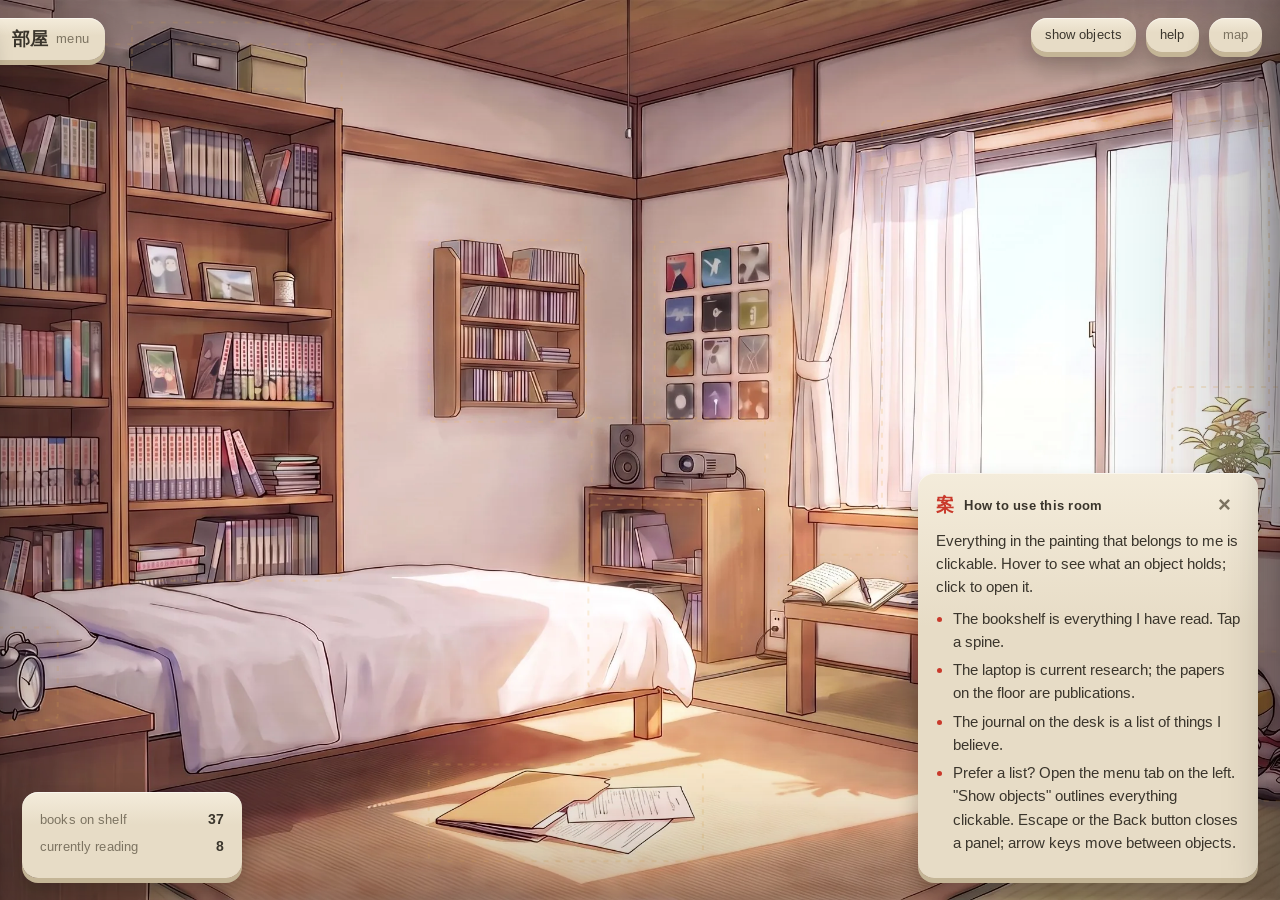
==== index.html @ a19cd451 "added music section + About content changes" ====
<!doctype html>
<html lang="en">
<head>
<meta charset="utf-8">
<meta name="viewport" content="width=device-width, initial-scale=1">
<title>Elvis Han</title>
<meta name="description" content="Elvis Han. Health data science, machine learning, a bookshelf, and a running list of things I believe.">
<link rel="preconnect" href="https://fonts.googleapis.com">
<link rel="preconnect" href="https://fonts.gstatic.com" crossorigin>
<link rel="stylesheet" href="style.css">
<link rel="stylesheet" href="room.css">
</head>
<body class="room-page fill">

<main class="stage room-stage">

  <!-- floating controls (replaces the old top banner) -->
  <div class="room-tools" aria-label="Room controls">
    <button class="room-tool" id="reveal-toggle" type="button" aria-pressed="false">show objects</button>
    <button class="room-tool" id="help-toggle" type="button">help</button>
    <a class="room-tool ghost" href="map.html" title="Site map (floorplan)">map</a>
  </div>

  <!-- directory tab + drawer -->
  <button class="dir-tab" id="dir-toggle" type="button" aria-expanded="false" aria-controls="dir">
    <span class="dir-tab-kanji">部屋</span>
    <span class="dir-tab-label">menu</span>
  </button>
  <nav class="directory room-dir" id="dir" hidden aria-label="Objects in the room">
    <div class="dir-head">
      <span class="dir-kanji">部屋</span>
      <span class="dir-title">Home room</span>
    </div>
    <ol class="dir-list" id="dir-list"></ol>
    <p class="dir-hint">Click an object in the room, or a line above.</p>
  </nav>

  <!-- the scene: painting + hotspot layer, same box, same aspect ratio -->
  <div class="scene-wrap">
    <div class="scene" id="scene">
      <div class="scene-inner" id="scene-inner">
        <picture>
          <source srcset="img/home.webp" type="image/webp">
          <img class="scene-img" src="img/home.jpg" decoding="async" fetchpriority="high" alt="An illustrated bedroom: a tall bookshelf, a bed, a CD rack and album covers, a projector, a low desk with a laptop and an open journal under a bright window, papers on the floor, a volleyball in the corner." width="2752" height="1536">
        </picture>
        <svg class="hotspots" viewBox="0 0 2000 1116" preserveAspectRatio="none" aria-hidden="false">
          <defs>
            <filter id="hs-glow" x="-10%" y="-10%" width="120%" height="120%">
              <feGaussianBlur stdDeviation="8" result="b"/>
              <feMerge><feMergeNode in="b"/><feMergeNode in="SourceGraphic"/></feMerge>
            </filter>
          </defs>
          <!-- Each hotspot: data-spot matches an entry in ROOM.spots (room.js). Shapes are in a 2000 x 1116 frame. -->
          <rect class="hs" data-spot="books"   x="150" y="55"  width="480" height="665" rx="6"/>
          <rect class="hs" data-spot="builds"  x="370" y="28"  width="220" height="82"  rx="6"/>
          <rect class="hs" data-spot="music"   x="738" y="298" width="195" height="225" rx="6"/>
          <rect class="hs" data-spot="music"   x="1018" y="300" width="155" height="222" rx="6"/>
          <rect class="hs" data-spot="movies"  x="940" y="518" width="215" height="100" rx="6"/>
          <rect class="hs" data-spot="writing" x="936" y="626" width="190" height="228" rx="6"/>
          <rect class="hs" data-spot="about"   x="1300" y="150" width="480" height="490" rx="6"/>
          <rect class="hs" data-spot="contact" x="1660" y="480" width="135" height="180" rx="6"/>
          <rect class="hs" data-spot="beliefs" x="1172" y="688" width="160" height="80"  rx="6"/>
          <rect class="hs" data-spot="research" x="1348" y="638" width="155" height="125" rx="6"/>
          <rect class="hs" data-spot="publications" x="738" y="948" width="340" height="120" rx="6"/>
          <rect class="hs" data-spot="outdoor" x="1658" y="808" width="175" height="185" rx="6"/>
          <rect class="hs" data-spot="now"     x="183" y="778" width="95"  height="115" rx="6"/>
        </svg>
        <div class="hs-label" id="hs-label" aria-hidden="true"></div>
      </div>
    </div>
  </div>

  <!-- help card (bottom-right), shown on first visit -->
  <aside class="help" id="help" hidden>
    <div class="help-head"><span class="help-kanji">案</span><b>How to use this room</b><button class="help-close" id="help-close" aria-label="Close help">×</button></div>
    <p>Everything in the painting that belongs to me is clickable. Hover to see what an object holds; click to open it.</p>
    <ul>
      <li>The bookshelf is everything I have read. Tap a spine.</li>
      <li>The laptop is current research; the papers on the floor are publications.</li>
      <li>The journal on the desk is a list of things I believe.</li>
      <li>Prefer a list? Open the menu tab on the left. "Show objects" outlines everything clickable. Escape or the Back button closes a panel; arrow keys move between objects.</li>
    </ul>
  </aside>

  <!-- status (bottom-left) -->
  <aside class="status" aria-label="Site notes">
    <div class="status-row"><span class="k">books on shelf</span><span class="v" id="status-books">0</span></div>
    <div class="status-row"><span class="k">currently reading</span><span class="v" id="status-reading">0</span></div>
  </aside>

  <!-- ============ shoji panel ============ -->
  <section class="panel" id="panel" aria-hidden="true" role="dialog" aria-modal="true" aria-labelledby="panel-title">
    <div class="panel-inner">
      <header class="panel-head">
        <div class="panel-kanji" id="panel-kanji"></div>
        <div>
          <h2 class="panel-title" id="panel-title"></h2>
          <p class="panel-sub" id="panel-sub"></p>
        </div>
        <button class="panel-close" id="panel-close" aria-label="Close panel">×</button>
      </header>
      <div class="panel-body" id="panel-body"></div>
      <footer class="panel-foot">
        <button class="pager" id="pager-prev">← prev</button>
        <button class="pager" id="pager-next">next →</button>
      </footer>
    </div>
  </section>
  <div class="scrim" id="scrim"></div>
</main>

<!-- mobile / no-js fallback: everything, stacked -->
<section class="stack" id="stack" aria-label="All sections"></section>

<footer class="colophon">
  <span>A room instead of a résumé. The <a href="map.html">floorplan</a> still exists if you prefer a map.</span>
  <span id="colophon-links"></span>
</footer>

<script src="content.js"></script>
<script src="books.js"></script>
<script src="posts.js"></script>
<script src="music.js"></script>
<script src="render.js"></script>
<script src="room.js"></script>
</body>
</html>
---- style.css ----
/* =========================================================
   style.css — shared palette, type, and the sliding panel.
   ========================================================= */

/* ---------------------------------------------------------
   FONTS. Everything about type is in this one block.
   To change the fonts: swap the @import line and the three
   --f-* variables for one of the alternatives below, save,
   commit. Nothing else needs editing.

   Which font shows up where, inside a panel:
     --f-display  the kanji and the big title ("時  Now"),
                  book titles, project titles, post titles
     --f-body     ordinary paragraphs and list items
     --f-mono     the subtitle under the title ("The clock."),
                  the small red section headings (READING RIGHT
                  NOW), dates, venues, tags, and link labels

   ALTERNATIVES — paste one set over the two marked lines.

   B. Sharper and more editorial
      @import url("https://fonts.googleapis.com/css2?family=Zen+Old+Mincho:wght@400;500;700&family=Newsreader:ital,opsz,wght@0,6..72,400;0,6..72,600;1,6..72,400&family=JetBrains+Mono:wght@400;500&display=swap");
      --f-display: "Zen Old Mincho", Georgia, serif;
      --f-body: "Newsreader", Georgia, serif;
      --f-mono: "JetBrains Mono", ui-monospace, Menlo, monospace;

   C. Warmer, headings look hand-written
      @import url("https://fonts.googleapis.com/css2?family=Klee+One:wght@400;600&family=Lora:ital,wght@0,400;0,600;1,400&family=IBM+Plex+Mono:wght@400;500&display=swap");
      --f-display: "Klee One", Georgia, serif;
      --f-body: "Lora", Georgia, serif;
      --f-mono: "IBM Plex Mono", ui-monospace, Menlo, monospace;

   D. Modern sans, no serifs anywhere
      @import url("https://fonts.googleapis.com/css2?family=Zen+Kaku+Gothic+New:wght@400;500;700&family=Public+Sans:ital,wght@0,400;0,600;1,400&family=IBM+Plex+Mono:wght@400;500&display=swap");
      --f-display: "Zen Kaku Gothic New", system-ui, sans-serif;
      --f-body: "Public Sans", system-ui, sans-serif;
      --f-mono: "IBM Plex Mono", ui-monospace, Menlo, monospace;

   E. Editorial labels (kills the terminal/HUD feel)
      keep any @import above, then set:
      --f-label: var(--f-body);
      --label-case: none;
      --label-track: .02em;

   Keep a Japanese-capable face in --f-display: the kanji labels
   (部屋, 本棚, 時) fall back to a system font without one.
   Body text size lives in `.panel-body` further down this file.
   --------------------------------------------------------- */

/* A. Current: literary, warm  ← the @import line */
@import url("https://fonts.googleapis.com/css2?family=Zen+Old+Mincho:wght@400;500;700&family=Newsreader:ital,opsz,wght@0,6..72,400;0,6..72,500;0,6..72,600;1,6..72,400;1,6..72,500&family=IBM+Plex+Mono:wght@400&display=swap");

:root {
  /* palette */
  --ground: #0f1628;
  --yard: #16223a;
  --ink: #22242b;
  --ink-soft: #5b5f6b;
  --paper: #f3eddf;
  --paper-2: #e9e1cf;
  --paper-line: #d6cbb3;
  --gold: #e8b35a;
  --seal: #c9392b;
  --indigo-2: #2f4470;
  --label: #b9c0d3;
  --label-dim: #7f889f;

  /* map materials */
  --wall: #6b7392;
  --wall-in: #3a4463;
  --roof: #0b1122;
  --floor: #1d2740;
  --tatami: #3b4a58;
  --tatami-line: #2d3a46;
  --wood: #7a5a3a;
  --wood-line: #5a4028;
  --stone-floor: #33394a;
  --concrete: #2a3143;
  --moss: #1f3328;
  --moss-2: #6f8f5e;
  --gravel: #2a3a3a;
  --gravel-dot: #4b5f5f;
  --stone: #8d93a3;
  --stone-edge: #5e6474;
  --water: #1e3a5c;
  --water-hi: #3f6f9c;
  --water-edge: #4d5f7a;
  --maple: #b7412f;
  --maple-2: #9a3628;
  --maple-3: #d2603f;
  --bark: #4a3223;

  /* type — the three lines the FONTS block above refers to */
  --f-display: "Zen Old Mincho", "Hiragino Mincho ProN", "Yu Mincho", Georgia, serif;
  --f-body: "Newsreader", Georgia, "Times New Roman", serif;
  --f-mono: "IBM Plex Mono", ui-monospace, SFMono-Regular, Menlo, monospace;

  /* LABEL VOICE — small type: buttons, section headings, dates, venues, tags.
     Monospace + uppercase + wide tracking is the "terminal HUD" look.
     Set these three to change that character everywhere at once.
     Terminal (current):  var(--f-mono) / uppercase / .1em
     Editorial:           var(--f-body)  / none     / .02em
     Quiet sans:          system-ui      / none     / .01em  */
     --f-label: var(--f-body);
     --label-case: none;
     --label-track: .02em;

  --panel-w: min(560px, 92vw);
  --ease: cubic-bezier(.2,.7,.2,1);
}

* { box-sizing: border-box; }
html, body { margin: 0; }
body {
  background: var(--ground);
  color: var(--label);
  font-family: var(--f-body);
  font-size: 16px;
  line-height: 1.55;
  -webkit-font-smoothing: antialiased;
  min-height: 100vh;
}
a { color: inherit; }
button { font: inherit; cursor: pointer; }
:focus-visible { outline: 2px solid var(--gold); outline-offset: 3px; }

/* ---------- top strip ---------- */
.strip {
  display: flex; justify-content: space-between; align-items: baseline; gap: 16px;
  padding: 14px 22px 10px;
  font-family: var(--f-label); font-size: 12px; letter-spacing: .04em;
  color: var(--label);
  border-bottom: 1px solid rgba(185,192,211,.15);
}
.strip-left, .strip-right { display: flex; align-items: baseline; gap: 10px; flex-wrap: wrap; }
.strip-name { font-family: var(--f-display); font-size: 20px; font-weight: 500; color: var(--paper); letter-spacing: .02em; }
.strip-kanji { font-family: var(--f-display); color: var(--gold); font-size: 14px; }
.strip-sep { color: var(--label-dim); }
.strip-now { color: var(--label-dim); max-width: 52ch; overflow: hidden; text-overflow: ellipsis; white-space: nowrap; }
.strip-time { font-variant-numeric: tabular-nums; }
.strip-open { color: var(--gold); text-transform: uppercase; letter-spacing: .12em; display: inline-flex; align-items: center; gap: 6px; }
.strip-open i { width: 7px; height: 7px; border-radius: 50%; background: var(--gold); box-shadow: 0 0 8px var(--gold); display: inline-block; }

/* ---------- stage ---------- */
.stage {
  position: relative;
  height: calc(100vh - 47px);
  min-height: 560px;
  overflow: hidden;
}
.map-wrap { position: absolute; top: 0; right: 0; bottom: 0; left: 290px; display: grid; place-items: center; padding: 8px; }
#map { width: 100%; height: 100%; max-height: 100%; }

/* ---------- map interactivity ---------- */
.room { cursor: pointer; }
.room .lit { transition: opacity .35s var(--ease); }
.room:hover .lit, .room:focus-visible .lit { opacity: .14; }
.room.active .lit { opacity: .26; }
.room.active .lbl-kanji { fill: var(--gold); }
.room-quiet { cursor: default; }
.room-quiet:hover .lit { opacity: .06; }
.room-garden:hover .hit, .room-garden.active .hit { fill: rgba(232,179,90,.06); }

.lbl-kanji {
  font-family: var(--f-display); font-size: 26px; font-weight: 500;
  fill: var(--paper); paint-order: stroke; stroke: var(--roof); stroke-width: 3px; stroke-linejoin: round;
  pointer-events: none;
}
.lbl-en {
  font-family: var(--f-mono); font-size: 11px; letter-spacing: .08em; text-transform: uppercase;
  fill: var(--label); paint-order: stroke; stroke: var(--roof); stroke-width: 3px; stroke-linejoin: round;
  pointer-events: none;
}
.koi path { animation: drift 9s ease-in-out infinite alternate; transform-origin: center; }
.koi path:last-child { animation-duration: 12s; animation-delay: -4s; }
@keyframes drift { from { transform: translate(0,0) } to { transform: translate(28px, -10px) } }
.maple circle { animation: sway 7s ease-in-out infinite alternate; transform-origin: 230px 700px; }
@keyframes sway { from { transform: rotate(-.6deg) } to { transform: rotate(.6deg) } }

/* ---------- directory ---------- */
.directory {
  position: absolute; left: 22px; top: 22px; z-index: 3;
  width: 250px;
  background: rgba(15,22,40,.82);
  border: 1px solid rgba(185,192,211,.22);
  backdrop-filter: blur(6px);
  padding: 14px 16px 12px;
}
.dir-head { display: flex; align-items: baseline; gap: 10px; margin-bottom: 8px; }
.dir-kanji { font-family: var(--f-display); color: var(--gold); font-size: 18px; }
.dir-title { font-family: var(--f-label); font-size: 11px; letter-spacing: var(--label-track); text-transform: var(--label-case); color: var(--label-dim); }
.dir-list { list-style: none; margin: 0; padding: 0; }
.dir-list li { border-top: 1px solid rgba(185,192,211,.12); }
.dir-list button {
  width: 100%; background: none; border: 0; color: var(--label);
  display: grid; grid-template-columns: 58px 1fr auto; align-items: baseline; gap: 8px;
  padding: 8px 0; text-align: left;
}
.dir-list button:hover, .dir-list button.active { color: var(--paper); }
.dir-list .k { font-family: var(--f-display); font-size: 15px; color: var(--paper); }
.dir-list .t { font-size: 15px; }
.dir-list .n { font-family: var(--f-label); font-size: 11px; color: var(--label-dim); letter-spacing: var(--label-track); }
.dir-list button.active .n { color: var(--gold); }
.dir-hint { font-family: var(--f-label); font-size: 11.5px; color: var(--label-dim); margin: 10px 0 0; letter-spacing: .03em; }

/* ---------- status ---------- */
.status {
  position: absolute; left: 22px; bottom: 22px; z-index: 3;
  font-family: var(--f-label); font-size: 11px; letter-spacing: .04em;
  background: rgba(15,22,40,.82); border: 1px solid rgba(185,192,211,.22);
  padding: 10px 14px; min-width: 200px; backdrop-filter: blur(6px);
}
.status-row { display: flex; justify-content: space-between; gap: 18px; padding: 3px 0; }
.status .k { color: var(--label-dim); text-transform: var(--label-case); letter-spacing: var(--label-track); font-size: 11px; }
.status .v { color: var(--paper); font-variant-numeric: tabular-nums; }

/* ---------- shoji panel ---------- */
.scrim {
  position: absolute; inset: 0; z-index: 4; background: rgba(8,12,24,.45);
  opacity: 0; pointer-events: none; transition: opacity .3s var(--ease);
}
.scrim.show { opacity: 1; pointer-events: auto; }
.panel {
  position: absolute; top: 0; right: 0; bottom: 0; z-index: 5;
  width: var(--panel-w);
  transform: translateX(104%);
  transition: transform .45s var(--ease);
  /* shoji frame */
  background:
    linear-gradient(90deg, var(--wood-line) 0 6px, transparent 6px),
    var(--paper);
  box-shadow: -20px 0 50px rgba(0,0,0,.45);
  color: var(--ink);
}
.panel.open { transform: translateX(0); }
.panel-inner {
  height: 100%; display: flex; flex-direction: column;
  padding: 0 0 0 6px;
  /* lattice of a shoji screen, faint */
  background-image:
    linear-gradient(var(--paper-line) 1px, transparent 1px),
    linear-gradient(90deg, var(--paper-line) 1px, transparent 1px);
  background-size: 100% 140px, 140px 100%;
  background-position: 0 72px, 40px 0;
}
.panel-head {
  display: grid; grid-template-columns: auto 1fr auto; gap: 16px; align-items: start;
  padding: 26px 26px 18px 30px;
  background: var(--paper);
  border-bottom: 1px solid var(--paper-line);
}
.panel-kanji {
  font-family: var(--f-display); font-size: 40px; line-height: 1; color: var(--seal); font-weight: 500;
  letter-spacing: .04em; padding-top: 2px;
}
.panel-title { font-family: var(--f-display); font-size: 26px; margin: 0 0 4px; font-weight: 500; color: var(--ink); text-wrap: balance; line-height: 1.2; }
.panel-sub { margin: 0; font-family: var(--f-label); font-size: 12px; color: var(--ink-soft); letter-spacing: .03em; }
.panel-close {
  background: none; border: 1px solid var(--paper-line); color: var(--ink-soft);
  width: 34px; height: 34px; border-radius: 50%; font-size: 20px; line-height: 1;
}
.panel-close:hover { border-color: var(--ink); color: var(--ink); }
.panel-body {
  flex: 1; overflow-y: auto; padding: 22px 30px 30px;
  background: rgba(243,237,223,.86);
  font-size: 16.5px; line-height: 1.6;
}
.panel-body p { margin: 0 0 14px; max-width: 62ch; }
.panel-body h3 {
  font-family: var(--f-label); font-size: 14px; letter-spacing: var(--label-track); text-transform: var(--label-case);
  font-style: italic; font-weight: 500; font-synthesis: none;
  color: var(--seal); margin: 26px 0 10px;
}
.panel-body ul { margin: 0 0 14px; padding-left: 20px; }
.panel-body li { margin: 4px 0; }

.entry { padding: 14px 0; border-top: 1px solid var(--paper-line); }
.entry:first-child { border-top: 0; padding-top: 0; }
.entry h4 { font-family: var(--f-display); font-weight: 500; font-size: 18px; margin: 0 0 2px; color: var(--ink); line-height: 1.3; }
.entry .meta { font-family: var(--f-label); font-size: 11.5px; color: var(--ink-soft); margin: 0 0 8px; letter-spacing: .02em; }
.entry p { margin: 0 0 8px; }
.entry a.more { font-family: var(--f-label); font-size: 12px; color: var(--seal); text-decoration: none; border-bottom: 1px solid currentColor; }
.tags { display: flex; flex-wrap: wrap; gap: 6px; margin-top: 8px; }
.tags span {
  font-family: var(--f-label); font-size: 11px; letter-spacing: .04em;
  border: 1px solid var(--paper-line); padding: 3px 8px; color: var(--ink-soft); background: var(--paper);
}

.pub { padding: 12px 0; border-top: 1px solid var(--paper-line); }
.pub:first-of-type { border-top: 0; }
.pub h4 { font-family: var(--f-display); font-weight: 500; font-size: 17px; margin: 0 0 6px; color: var(--ink); line-height: 1.3; }
.pub-meta { display: flex; flex-wrap: wrap; align-items: center; gap: 8px 12px; margin-bottom: 6px; }
.pub .venue { font-family: var(--f-label); font-size: 11.5px; color: var(--ink-soft); }
.pub-status {
  display: inline-block; white-space: nowrap;
  font-family: var(--f-label); font-size: 11.5px; font-weight: 500; letter-spacing: .01em;
  padding: 5px 11px 7px; border-radius: 10px; border: 0;
}
.pub-legend {
  display: flex; flex-wrap: wrap; align-items: center; gap: 10px;
  margin: 0 0 20px; padding: 0; list-style: none;
}
.pub-status.accepted {
  color: #2a4a2a;
  background: linear-gradient(180deg, #e8f4e8 0%, #d4e8d4 100%);
  box-shadow: inset 0 1px 0 rgba(255,255,255,.6), 0 2px 0 #9cb89c;
}
.pub-status.review {
  color: #5a4020;
  background: linear-gradient(180deg, #f4ecd8 0%, #e8dcc4 100%);
  box-shadow: inset 0 1px 0 rgba(255,255,255,.6), 0 2px 0 #c4a878;
}
.pub-status.progress {
  color: #2a3a4a;
  background: linear-gradient(180deg, #e8eef4 0%, #d4dce8 100%);
  box-shadow: inset 0 1px 0 rgba(255,255,255,.6), 0 2px 0 #9cabbc;
}
.pub p { margin: 4px 0 0; font-size: 15px; max-width: 62ch; }
.pub a.more { font-family: var(--f-label); font-size: 11.5px; color: var(--seal); text-decoration: none; }

.beliefs { list-style: none; margin: 0; padding: 0; counter-reset: b; }
.beliefs li {
  counter-increment: b; position: relative; padding: 12px 0 12px 46px; border-top: 1px solid var(--paper-line);
  max-width: 62ch;
}
.beliefs li:first-child { border-top: 0; }
.beliefs li::before {
  content: counter(b, decimal-leading-zero);
  position: absolute; left: 0; top: 14px;
  font-family: var(--f-label); font-size: 11.5px; color: var(--seal); letter-spacing: .06em;
}
.intro { font-style: italic; color: var(--ink-soft); }

.links { list-style: none; padding: 0; margin: 0 0 14px; display: grid; gap: 6px; }
.links a { font-family: var(--f-label); font-size: 13.5px; color: var(--ink); text-decoration: none; display: inline-flex; gap: 10px; }
.links a .k { color: var(--seal); width: 70px; }
.links a:hover { text-decoration: underline; }

.panel-foot {
  display: flex; justify-content: space-between; padding: 12px 26px 16px 30px;
  border-top: 1px solid var(--paper-line); background: var(--paper);
}
.pager { background: none; border: 0; font-family: var(--f-label); font-size: 12px; color: var(--ink-soft); letter-spacing: .04em; padding: 4px 0; }
.pager:hover { color: var(--seal); }

/* seal stamp in panel corner */
.panel-head::after {
  content: "印"; /* placeholder hanko; swap in the character for your own name */
  position: absolute; right: 30px; bottom: -14px;
  font-family: var(--f-display); font-size: 16px; color: var(--seal);
  border: 1.5px solid var(--seal); width: 28px; height: 28px; display: grid; place-items: center;
  background: var(--paper); transform: rotate(-6deg); opacity: .9;
}
.panel-head { position: relative; }

/* ---------- stacked fallback (mobile) ---------- */
.stack { display: none; }
.colophon {
  display: flex; justify-content: space-between; gap: 16px; flex-wrap: wrap;
  padding: 14px 22px 22px; font-family: var(--f-label); font-size: 11.5px; color: var(--label-dim); letter-spacing: .03em;
  border-top: 1px solid rgba(185,192,211,.15);
}
.colophon a { color: var(--label); text-decoration: none; margin-left: 12px; }
.colophon a:hover { color: var(--gold); }

@media (max-width: 820px) {
  .stage { height: auto; min-height: 0; overflow: visible; }
  .map-wrap { position: relative; inset: auto; left: auto; padding: 8px 8px 0; }
  .directory, .status { position: static; width: auto; margin: 12px 14px 0; backdrop-filter: none; }
  .status { display: none; }
  .panel { position: fixed; --panel-w: 100vw; }
  .scrim { position: fixed; }
  .strip-now { display: none; }
  .dir-hint { display: none; }
  .stack { display: block; padding: 8px 18px 20px; color: var(--paper); }
  .stack section { padding: 20px 0; border-top: 1px solid rgba(185,192,211,.15); }
  .stack h2 { font-family: var(--f-display); font-weight: 500; font-size: 22px; margin: 0 0 8px; }
  .stack h2 span { color: var(--gold); margin-right: 10px; }
  .stack .panel-body { background: none; padding: 0; color: var(--label); overflow: visible; }
  .stack .panel-body h3 { color: var(--gold); }
  .stack .entry h4, .stack .pub h4 { color: var(--paper); }
  .stack .entry, .stack .pub, .stack .beliefs li { border-color: rgba(185,192,211,.15); }
  .stack .entry .meta, .stack .pub .venue, .stack .intro, .stack .tags span { color: var(--label-dim); }
  .stack .tags span { border-color: rgba(185,192,211,.25); background: none; }
  .stack .links a { color: var(--paper); }
  .stack .links a .k { color: var(--gold); }
  .stack .beliefs li::before { color: var(--gold); }
}

@media (prefers-reduced-motion: reduce) {
  .panel, .scrim, .room .lit { transition: none; }
  .koi path, .maple circle { animation: none; }
}
---- room.css ----
/* =========================================================
   room.css — the painted home room. Loads after style.css.
   Chrome panels (directory, help, status, tools) share the
   --chrome-* variables below. Change those six lines only.
   ========================================================= */
@import url("https://fonts.googleapis.com/css2?family=Arimo:ital,wght@0,400;0,500;0,600;1,400&display=swap");

.room-page {
  --ground: #1a1712;
  --yard: #221d16;
  background: var(--ground);
  min-height: 100vh;

  /* ---- floating chrome: one keycap language for every panel ---- */
  --chrome-bg: #e7dcc6;
  --chrome-bg-lit: #f4ecdb;
  --chrome-ink: #3a352c;
  --chrome-ink-dim: #7c7361;
  --chrome-radius: 16px;
  --chrome-lip: 5px;
  --f-chrome: "Arimo", system-ui, sans-serif;
  --chrome-shadow:
    inset 0 1px 0 rgba(255,255,255,.55),
    0 var(--chrome-lip) 0 #c4b596,
    0 calc(var(--chrome-lip) + 8px) 22px rgba(18,14,8,.28);
  --chrome-shadow-pressed:
    inset 0 2px 4px rgba(58,53,44,.14),
    0 1px 0 #c4b596,
    0 3px 10px rgba(18,14,8,.18);

  /* ---- hotspot look ---- */
  --hs-color: 232,179,90;
  --hs-fill: .12;
  --hs-rest: .22;
  --hs-width: 2px;
}

html:has(.room-page.fill) { overflow: hidden; height: 100%; }
.room-page.fill { overflow: hidden; height: 100dvh; }
.room-page.fill .stage { height: 100%; min-height: 0; }
.room-page:not(.fill) .stage { height: 100vh; min-height: 560px; }

/* ---------------------------------------------------------
   FILL MODE. <body class="room-page fill"> makes the painting
   cover the whole window with the panels floating over it.
   Delete the word "fill" in index.html to get the framed look
   back (the painting sits in a box on a dark wall).
   --------------------------------------------------------- */
.fill { height: 100dvh; overflow: hidden; }
.fill .room-stage { height: 100%; overflow: hidden; background: var(--ground); }
.fill .scene-wrap { position: absolute; inset: 0; padding: 0; overflow: hidden; display: block; }
.fill .scene {
  position: absolute; inset: 0; left: 0; top: 0;
  width: 100%; height: 100%; max-height: none;
  transform: none; border-radius: 0; box-shadow: none; aspect-ratio: unset;
}
.fill .scene-img { object-fit: cover; object-position: center; }
/* a soft inner shadow so the floating panels stay readable over the painting */
.fill .scene-wrap::after { content: ""; position: absolute; inset: 0; pointer-events: none; box-shadow: inset 0 0 180px rgba(12,9,6,.5); }
.fill .colophon, .fill .stack { display: none; }

/* ---------- shared keycap chrome (directory, help, status) ---------- */
.room-page .room-dir,
.room-page .help,
.room-page .status {
  font-family: var(--f-chrome);
  color: var(--chrome-ink);
  background: linear-gradient(180deg, var(--chrome-bg-lit) 0%, var(--chrome-bg) 38%, var(--chrome-bg) 100%);
  border: 0;
  border-radius: var(--chrome-radius);
  box-shadow: var(--chrome-shadow);
  backdrop-filter: none;
}

/* ---------- floating controls (top-right keycaps) ---------- */
.room-tools {
  position: absolute; top: 18px; right: 18px; z-index: 6;
  display: flex; align-items: center; gap: 10px; flex-wrap: wrap; justify-content: flex-end;
}
.room-tool {
  font-family: var(--f-chrome);
  font-size: 13px; font-weight: 500; letter-spacing: .01em;
  color: var(--chrome-ink);
  background: linear-gradient(180deg, var(--chrome-bg-lit) 0%, var(--chrome-bg) 42%, var(--chrome-bg) 100%);
  border: 0; border-radius: var(--chrome-radius);
  box-shadow: var(--chrome-shadow);
  padding: 9px 14px; cursor: pointer; line-height: 1.2;
  text-decoration: none;
  transition: transform .12s var(--ease), box-shadow .12s var(--ease), background .15s;
}
.room-tool:hover { background: linear-gradient(180deg, #faf6ee 0%, var(--chrome-bg-lit) 50%, var(--chrome-bg) 100%); }
.room-tool:active,
.room-tool[aria-pressed="true"] {
  transform: translateY(var(--chrome-lip));
  box-shadow: var(--chrome-shadow-pressed);
  background: var(--chrome-bg);
}
.room-tool.ghost { color: var(--chrome-ink-dim); }
.room-tool.ghost:hover { color: var(--chrome-ink); }

/* ---------- directory tab (keycap tab) ---------- */
.dir-tab {
  position: absolute; left: 0; top: 18px; z-index: 6;
  display: flex; flex-direction: row; align-items: center; gap: 8px;
  font-family: var(--f-chrome);
  color: var(--chrome-ink);
  background: linear-gradient(180deg, var(--chrome-bg-lit) 0%, var(--chrome-bg) 42%, var(--chrome-bg) 100%);
  border: 0; border-left: 0;
  padding: 10px 16px 10px 12px; cursor: pointer; line-height: 1.2;
  border-radius: 0 var(--chrome-radius) var(--chrome-radius) 0;
  box-shadow: var(--chrome-shadow);
  transition: transform .12s var(--ease), box-shadow .12s var(--ease), background .15s;
}
.dir-tab:hover { background: linear-gradient(180deg, #faf6ee 0%, var(--chrome-bg-lit) 50%, var(--chrome-bg) 100%); }
.dir-tab:active,
.dir-tab[aria-expanded="true"] {
  transform: translateY(var(--chrome-lip));
  box-shadow: var(--chrome-shadow-pressed);
  background: var(--chrome-bg);
}
.dir-tab-kanji { font-family: var(--f-chrome); font-size: 18px; font-weight: 600; }
.dir-tab-label {
  font-size: 13px; font-weight: 500; letter-spacing: .02em;
  color: var(--chrome-ink-dim);
}
.dir-open .dir-tab { opacity: 0; pointer-events: none; }

.room-dir {
  left: 18px; top: 18px; bottom: 18px; z-index: 7; width: min(300px, 88vw);
  padding: 18px 16px calc(16px + var(--chrome-lip));
  transform: translateX(calc(-100% - 28px));
  transition: transform .35s var(--ease);
  overflow-y: auto;
  border-radius: var(--chrome-radius);
}
.room-dir:not([hidden]) { display: block; transform: translateX(0); }
.room-dir[hidden] { display: block; transform: translateX(calc(-100% - 28px)); pointer-events: none; }

.room-page .dir-head { margin-bottom: 12px; }
.room-page .dir-kanji { font-family: var(--f-chrome); color: var(--chrome-ink); font-size: 20px; font-weight: 600; }
.room-page .dir-title {
  font-family: var(--f-chrome); font-size: 13px; font-weight: 500;
  letter-spacing: .02em; text-transform: none; color: var(--chrome-ink-dim);
}
.room-page .dir-list li { border: 0; }
.room-page .dir-list button {
  width: 100%; background: none; border: 0;
  color: var(--chrome-ink);
  display: flex; align-items: center; gap: 10px;
  padding: 10px 12px; min-height: 44px; text-align: left;
  border-radius: calc(var(--chrome-radius) - 4px);
  transition: background .15s, transform .12s, box-shadow .12s;
}
.room-page .dir-list button::before {
  content: "";
  flex: 0 0 6px; width: 6px; height: 6px; border-radius: 50%;
  background: var(--chrome-ink-dim);
  transition: background .15s, transform .15s;
}
.room-page .dir-list button:hover,
.room-page .dir-list button.active {
  color: var(--chrome-ink);
  background: linear-gradient(180deg, var(--chrome-bg-lit) 0%, #faf6ee 100%);
  box-shadow: inset 0 1px 0 rgba(255,255,255,.45), 0 2px 0 #d5c8a8;
  transform: translateY(-1px);
}
.room-page .dir-list button:hover::before,
.room-page .dir-list button.active::before {
  background: var(--seal);
  transform: scale(1.15);
}
.room-page .dir-list .k { font-family: var(--f-chrome); font-size: 16px; font-weight: 600; color: var(--chrome-ink); min-width: 2.2em; }
.room-page .dir-list .t { font-size: 15px; font-weight: 400; flex: 1; }
.room-page .dir-list .n { display: none; }
.room-page .dir-hint {
  font-family: var(--f-chrome); font-size: 13px; line-height: 1.45;
  color: var(--chrome-ink-dim); margin: 14px 0 0; letter-spacing: 0;
}

/* ---------- scene: full bleed in fill mode ---------- */
.scene-wrap { position: absolute; inset: 0; display: grid; place-items: center; padding: 10px 12px; }
.room-stage { background: radial-gradient(120% 90% at 50% 40%, #2a2419 0%, var(--ground) 70%); }
.scene { position: relative; overflow: hidden;
  width: min(100%, calc((100vh - 90px) * (2752 / 1536)));
  aspect-ratio: 2752 / 1536;
  max-height: 100%;
  overflow: hidden;
  border-radius: 4px;
  box-shadow: 0 30px 80px rgba(0,0,0,.55), 0 0 0 1px rgba(232,179,90,.12);
}
.scene-inner { position: absolute; inset: 0; transform-origin: 0 0; transition: transform .7s cubic-bezier(.2,.7,.2,1); will-change: transform; }
.scene-inner.no-transition { transition: none; }
.scene-img { position: absolute; inset: 0; width: 100%; height: 100%; display: block; object-fit: fill; }
.hotspots { position: absolute; inset: 0; width: 100%; height: 100%; }

.hs {
  fill: rgba(var(--hs-color), 0); stroke: rgba(var(--hs-color), var(--hs-rest)); stroke-width: var(--hs-width);
  cursor: pointer; stroke-dasharray: 5 7;
  transition: fill .25s, stroke .25s;
  vector-effect: non-scaling-stroke;
}
.hs:hover, .hs:focus-visible, .hs.active { fill: rgba(var(--hs-color), var(--hs-fill)); stroke: rgba(var(--hs-color), .95); stroke-dasharray: none; filter: url(#hs-glow); outline: none; }
/* while pointing at the painting, only the object under the cursor is outlined */
.scene:hover .hs:not(:hover):not(.active) { stroke: rgba(var(--hs-color), 0); }
/* "show objects" makes every hotspot visible: the touch and keyboard path, since hover does not exist there */
.reveal .hs, .reveal .scene:hover .hs { stroke: rgba(var(--hs-color), .85); stroke-dasharray: none; }
.reveal .hs { fill: rgba(var(--hs-color), .06); }

.hs-label {
  position: absolute; transform: translate(-50%, calc(-100% - 8px)); pointer-events: none;
  font-family: var(--f-chrome); font-size: 13px; font-weight: 500; letter-spacing: .01em;
  color: var(--chrome-ink);
  background: linear-gradient(180deg, var(--chrome-bg-lit) 0%, var(--chrome-bg) 100%);
  border: 0; border-radius: calc(var(--chrome-radius) - 2px);
  box-shadow: var(--chrome-shadow);
  padding: 7px 12px; white-space: nowrap; opacity: 0; transition: opacity .15s;
}
.hs-label b { font-family: var(--f-chrome); font-weight: 600; color: var(--seal); margin-right: 8px; font-size: 14px; letter-spacing: .02em; }
.hs-label.show { opacity: 1; }

/* ---------- help card ---------- */
.help {
  position: absolute; right: 22px; bottom: 22px; z-index: 4; width: min(340px, calc(100vw - 44px));
  padding: 16px 18px calc(14px + var(--chrome-lip));
  font-family: var(--f-chrome); font-size: 15px; line-height: 1.55; color: var(--chrome-ink);
}
.help[hidden] { display: none; }
.help-head {
  display: flex; align-items: center; gap: 10px; margin-bottom: 8px;
  font-family: var(--f-chrome); font-size: 13px; font-weight: 600;
  letter-spacing: .02em; text-transform: none; color: var(--chrome-ink);
}
.help-kanji { font-family: var(--f-chrome); color: var(--seal); font-size: 18px; font-weight: 600; }
.help-close {
  margin-left: auto; background: none; border: 0;
  color: var(--chrome-ink-dim); font-size: 22px; line-height: 1;
  cursor: pointer; width: 32px; height: 32px; border-radius: 8px;
}
.help-close:hover { color: var(--chrome-ink); background: rgba(58,53,44,.08); }
.help p { margin: 0 0 8px; }
.help ul { margin: 0; padding-left: 1.1em; }
.help li { margin: 5px 0; }
.help li::marker { color: var(--seal); }

/* ---------- status box ---------- */
.room-page .status {
  left: 22px; bottom: 22px;
  padding: 14px 18px calc(12px + var(--chrome-lip));
  min-width: 220px; font-size: 13px; letter-spacing: .01em;
}
.room-page .status .k {
  color: var(--chrome-ink-dim); text-transform: none; letter-spacing: .01em; font-size: 13px;
}
.room-page .status .v { color: var(--chrome-ink); font-weight: 600; font-size: 14px; }

.scrim { background: rgba(12,10,6,.35); }

/* ---------- panel body: Arimo + bubbly tag keycaps ---------- */
.room-page .panel-body {
  font-family: var(--f-chrome);
}
.room-page .panel-body p,
.room-page .panel-body li,
.room-page .panel-body h3,
.room-page .panel-body .intro,
.room-page .entry .meta,
.room-page .entry p,
.room-page .entry a.more,
.room-page .pub .venue,
.room-page .pub p,
.room-page .pub a.more,
.room-page .beliefs li,
.room-page .links a,
.room-page .panel-sub,
.room-page .panel-foot .pager,
.room-page .book-card .meta,
.room-page .book-card .reads,
.room-page .book-card .review,
.room-page .post .when,
.room-page .post p,
.room-page .legend,
.room-page .spines .empty,
.room-page .album-artist,
.room-page .album-note {
  font-family: var(--f-chrome);
}

.room-page .tags { gap: 8px; margin-top: 10px; }
.room-page .tags span {
  font-family: var(--f-chrome);
  font-size: 12px;
  font-weight: 500;
  letter-spacing: .01em;
  color: var(--chrome-ink);
  background: linear-gradient(180deg, var(--chrome-bg-lit) 0%, var(--chrome-bg) 42%, var(--chrome-bg) 100%);
  border: 0;
  border-radius: calc(var(--chrome-radius) - 4px);
  padding: 6px 13px 8px;
  box-shadow:
    inset 0 1px 0 rgba(255,255,255,.55),
    0 2px 0 #c4b596,
    0 4px 10px rgba(18,14,8,.14);
}

/* ---------- publication status bubbles ---------- */
.room-page .pub-status {
  font-family: var(--f-chrome);
  font-size: 12px;
  font-weight: 500;
  letter-spacing: .01em;
  padding: 6px 13px 8px;
  border-radius: calc(var(--chrome-radius) - 4px);
  border: 0;
}
.room-page .pub-status.accepted {
  color: #2a4a2a;
  background: linear-gradient(180deg, #e8f4e8 0%, #d4e8d4 42%, #d4e8d4 100%);
  box-shadow: inset 0 1px 0 rgba(255,255,255,.6), 0 2px 0 #9cb89c, 0 4px 10px rgba(18,14,8,.12);
}
.room-page .pub-status.review {
  color: #5a4020;
  background: linear-gradient(180deg, #f4ecd8 0%, #e8dcc4 42%, #e8dcc4 100%);
  box-shadow: inset 0 1px 0 rgba(255,255,255,.6), 0 2px 0 #c4a878, 0 4px 10px rgba(18,14,8,.12);
}
.room-page .pub-status.progress {
  color: #2a3a4a;
  background: linear-gradient(180deg, #e8eef4 0%, #d4dce8 42%, #d4dce8 100%);
  box-shadow: inset 0 1px 0 rgba(255,255,255,.6), 0 2px 0 #9cabbc, 0 4px 10px rgba(18,14,8,.12);
}
.room-page .pub-legend { margin-bottom: 22px; }
.room-page .pub-meta { margin-bottom: 8px; }

/* ---------- bookshelf view ---------- */
.shelf { margin: 8px 0 18px; }
.shelf h3 .count { color: var(--ink-soft); letter-spacing: 0; font-weight: 400; }
.spines {
  display: flex; align-items: flex-end; gap: 3px; flex-wrap: wrap;
  padding: 10px 10px 0; min-height: 60px;
  background: linear-gradient(transparent 0, transparent calc(100% - 10px), var(--wood) calc(100% - 10px), var(--wood-line) 100%);
  border-bottom: 3px solid var(--wood-line);
}
.spine {
  position: relative; width: var(--w, 30px); min-width: 30px; height: 152px; border: 0; padding: 0; margin: 0;
  background: hsl(var(--h) 34% 42%);
  background-image: linear-gradient(90deg, rgba(255,255,255,.18), rgba(0,0,0,.12) 60%, rgba(0,0,0,.28));
  border-radius: 2px 2px 0 0; box-shadow: inset 0 0 0 1px rgba(0,0,0,.25);
  transition: transform .18s, box-shadow .18s;
  writing-mode: vertical-rl;
}
.spines .spine:nth-child(3n) { height: 140px; }
.spines .spine:nth-child(5n) { height: 160px; }
.spine:hover, .spine:focus-visible { transform: translateY(-8px); box-shadow: 0 8px 14px rgba(0,0,0,.25), inset 0 0 0 1px rgba(0,0,0,.25); z-index: 1; }
.spine.open { transform: translateY(-12px); outline: 2px solid var(--seal); }
.spine-title {
  color: #fff; font-family: var(--f-mono); font-size: 11px; letter-spacing: .04em;
  padding: 10px 0; display: block; text-align: left; white-space: nowrap; overflow: hidden; text-overflow: ellipsis; max-height: 100%;
  text-shadow: 0 1px 2px rgba(0,0,0,.55);
}
.spine.reading::after { content: ""; position: absolute; left: 0; right: 0; bottom: 0; height: 8px; background: var(--gold); }
.spine.reread::before { content: ""; position: absolute; top: 6px; left: 50%; width: 6px; height: 6px; margin-left: -3px; border-radius: 50%; background: var(--paper); box-shadow: 0 0 0 1px rgba(0,0,0,.35); }
.spine.reviewed .spine-title { text-decoration: underline; text-decoration-color: rgba(255,255,255,.7); text-underline-offset: 3px; }
.spines .empty { font-family: var(--f-label); font-size: 12.5px; color: var(--ink-soft); margin: 0 0 18px; }
.legend { display: flex; flex-wrap: wrap; gap: 14px; margin: 0 0 14px; padding: 0; list-style: none; font-family: var(--f-label); font-size: 11.5px; color: var(--ink-soft); }
.legend li { display: flex; align-items: center; gap: 6px; }
.legend i { width: 14px; height: 10px; display: inline-block; background: var(--wood); }
.legend i.reading { background: var(--gold); }
.legend i.reread { background: var(--paper); border: 1px solid var(--paper-line); border-radius: 50%; width: 10px; }
.legend i.reviewed { background: none; border-bottom: 2px solid var(--ink-soft); height: 4px; }

.book-card { background: var(--paper); border: 1px solid var(--paper-line); padding: 14px 16px; margin-top: 10px; position: relative; }
.book-card::before { content: ""; position: absolute; top: -7px; left: 24px; width: 12px; height: 12px; background: var(--paper); border-left: 1px solid var(--paper-line); border-top: 1px solid var(--paper-line); transform: rotate(45deg); }
.book-card h4 { font-family: var(--f-display); font-weight: 500; font-size: 18px; margin: 0 0 2px; color: var(--ink); }
.book-card .meta { font-family: var(--f-label); font-size: 12px; color: var(--ink-soft); margin: 0 0 8px; }
.book-card .reads { list-style: none; padding: 0; margin: 0 0 8px; font-family: var(--f-label); font-size: 12px; color: var(--ink-soft); }
.book-card .rating { color: var(--seal); letter-spacing: .1em; margin: 0 0 8px; }
.book-card .review { margin: 0; }
.book-card .review.none { color: var(--ink-soft); font-style: italic; }

/* ---------- writing ---------- */
.post { display: grid; grid-template-columns: 1fr auto; gap: 2px 14px; padding: 12px 0; border-top: 1px solid var(--paper-line); }
.post:first-of-type { border-top: 0; }
.post h4 { grid-column: 1; margin: 0; font-family: var(--f-display); font-weight: 500; font-size: 17px; line-height: 1.3; }
.post h4 a { color: var(--ink); text-decoration: none; border-bottom: 1px solid var(--paper-line); }
.post h4 a:hover { border-color: var(--seal); color: var(--seal); }
.post .where { grid-column: 2; grid-row: 1; align-self: start; font-family: var(--f-label); font-size: 11.5px; letter-spacing: var(--label-track); text-transform: var(--label-case); color: var(--ink-soft); border: 1px solid var(--paper-line); padding: 2px 7px; white-space: nowrap; }
.post .when { grid-column: 1; font-family: var(--f-label); font-size: 12px; color: var(--ink-soft); }
.post p { grid-column: 1 / -1; margin: 6px 0 0; }
.feeds { display: flex; flex-wrap: wrap; gap: 8px; margin: 14px 0 0; padding: 0; list-style: none; }
.feeds a { font-family: var(--f-label); font-size: 12px; letter-spacing: var(--label-track); text-transform: var(--label-case); color: var(--ink); text-decoration: none; border: 1px solid var(--paper-line); padding: 8px 12px; }
.feeds a:hover { border-color: var(--seal); color: var(--seal); }

/* ---------- albums ---------- */
.albums { display: grid; grid-template-columns: repeat(auto-fill, minmax(120px, 1fr)); gap: 16px; margin-top: 8px; }
.album { text-decoration: none; color: var(--ink); display: grid; gap: 6px; }
.album-art {
  aspect-ratio: 1; overflow: hidden;
  background: hsl(var(--h) 40% 45%);
  background-image: radial-gradient(circle at 30% 30%, rgba(255,255,255,.35), transparent 50%);
  border: 1px solid rgba(0,0,0,.12);
  border-radius: calc(var(--chrome-radius, 10px) - 2px);
  box-shadow: inset 0 1px 0 rgba(255,255,255,.35), 0 2px 0 rgba(0,0,0,.08);
}
.album-art.has-cover { background: var(--chrome-bg-lit, #f4ecdb); border: 0; padding: 3px; }
.album-art.has-cover img { width: 100%; height: 100%; display: block; object-fit: cover; border-radius: calc(var(--chrome-radius, 10px) - 5px); }
.album-title { font-family: var(--f-display); font-size: 14px; line-height: 1.2; }
.album-artist, .album-note { font-family: var(--f-label); font-size: 11.5px; color: var(--ink-soft); line-height: 1.35; }
.room-page .album-title,
.room-page .album-artist,
.room-page .album-note { font-family: var(--f-chrome); }
.room-page .album-title { font-size: 15px; font-weight: 600; }
.room-page .album-artist,
.room-page .album-note { font-size: 12.5px; }
.room-page .album-art {
  box-shadow:
    inset 0 1px 0 rgba(255,255,255,.55),
    0 2px 0 #c4b596,
    0 4px 10px rgba(18,14,8,.12);
}
.room-page .album:hover .album-art { transform: translateY(-2px); transition: transform .15s var(--ease); }

/* ---------- mobile ---------- */
@media (max-width: 820px) {
  .fill { height: auto; overflow: visible; display: block; }
  .fill .room-stage { display: flex; flex-direction: column; height: auto; }
  .fill .scene-wrap { position: relative; inset: auto; padding: 8px 8px 0; }
  .fill .scene { position: relative; left: auto; top: auto; transform: none; width: 100% !important; height: auto !important; }
  .fill .scene-wrap::after { display: none; }
  .fill .colophon, .fill .stack { display: block; }
  .room-tools { position: static; justify-content: flex-start; padding: 12px 14px 0; }
  .dir-tab { display: none; }
  .room-dir {
    position: static; width: auto; margin: 12px 14px 0;
    transform: none !important; pointer-events: auto !important;
    left: auto; top: auto; bottom: auto;
  }
  .room-dir[hidden] { display: block !important; transform: none !important; }
  .room-stage { display: flex; flex-direction: column; }
  .scene-wrap { order: -1; position: relative; inset: auto; left: auto; padding: 8px 8px 0; }
  .scene { width: 100%; max-height: none; }
  .scene-inner { transition: none; }
  .help { position: static; width: auto; margin: 12px 14px 0; }
  .room-page .status { position: static; width: auto; margin: 12px 14px 0; }
  .stack .spine-title { color: #fff; }
  .stack .book-card { background: rgba(243,237,223,.06); border-color: rgba(185,192,211,.2); }
  .stack .book-card h4 { color: var(--paper); }
  .stack .book-card::before { display: none; }
  .stack .book-card .review, .stack .post p { color: var(--label); }
  .stack .post h4 a, .stack .feeds a { color: var(--paper); }
  .stack .legend { color: var(--label-dim); }
  .room-page .stack .panel-body,
  .room-page .stack .panel-body p,
  .room-page .stack .panel-body li { font-family: var(--f-chrome); }
  .room-page .stack .tags span {
    color: var(--chrome-ink);
    background: linear-gradient(180deg, var(--chrome-bg-lit) 0%, var(--chrome-bg) 100%);
    border: 0;
    box-shadow: inset 0 1px 0 rgba(255,255,255,.55), 0 2px 0 #c4b596;
  }
}

@media (prefers-reduced-motion: reduce) {
  .scene-inner, .spine { transition: none; }
}
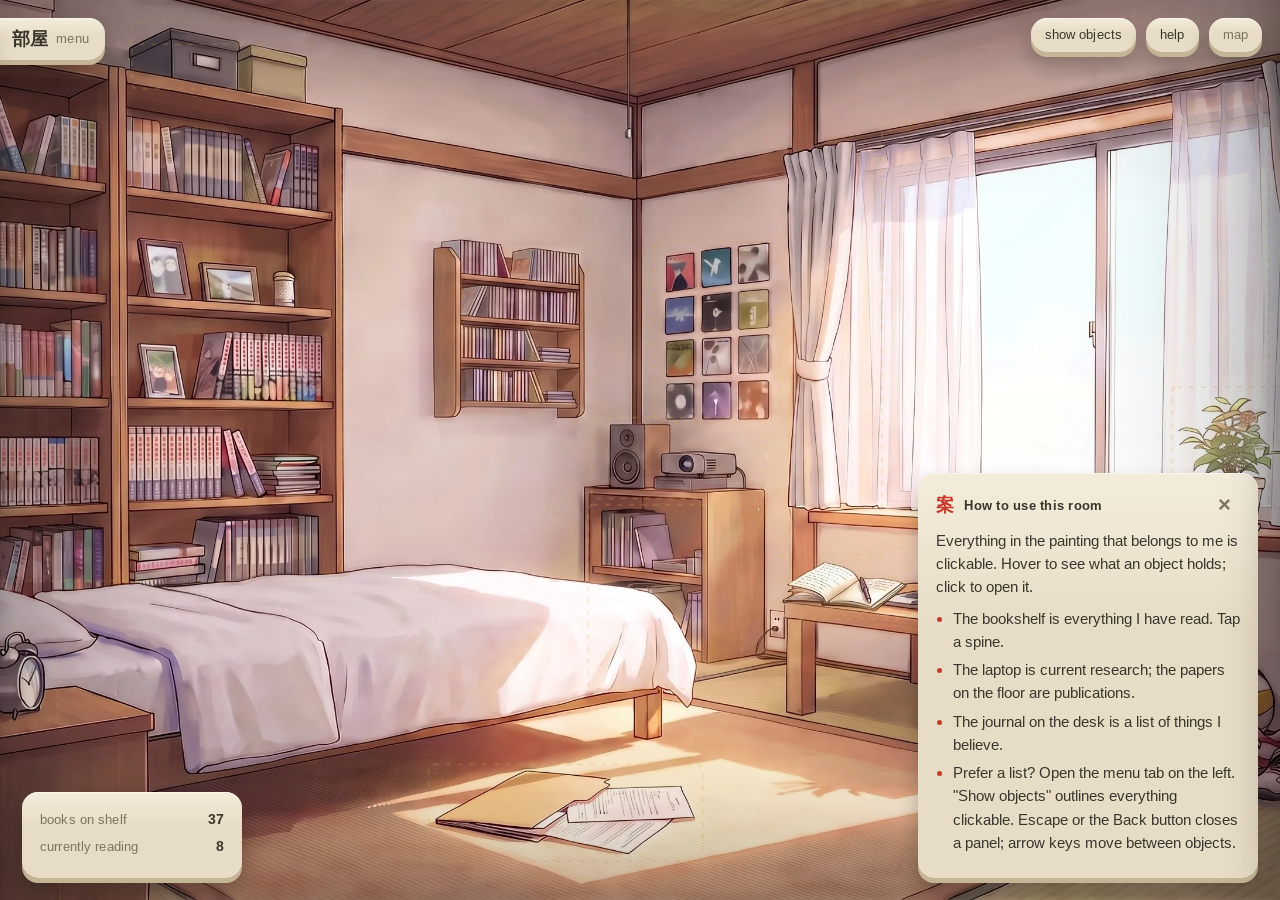
==== commit e9dd18d8: "bug fix linking bookshelves to music" ====
--- a/index.html
+++ b/index.html
@@ -53,7 +53,6 @@
           <!-- Each hotspot: data-spot matches an entry in ROOM.spots (room.js). Shapes are in a 2000 x 1116 frame. -->
           <rect class="hs" data-spot="books"   x="150" y="55"  width="480" height="665" rx="6"/>
           <rect class="hs" data-spot="builds"  x="370" y="28"  width="220" height="82"  rx="6"/>
-          <rect class="hs" data-spot="music"   x="738" y="298" width="195" height="225" rx="6"/>
           <rect class="hs" data-spot="music"   x="1018" y="300" width="155" height="222" rx="6"/>
           <rect class="hs" data-spot="movies"  x="940" y="518" width="215" height="100" rx="6"/>
           <rect class="hs" data-spot="writing" x="936" y="626" width="190" height="228" rx="6"/>
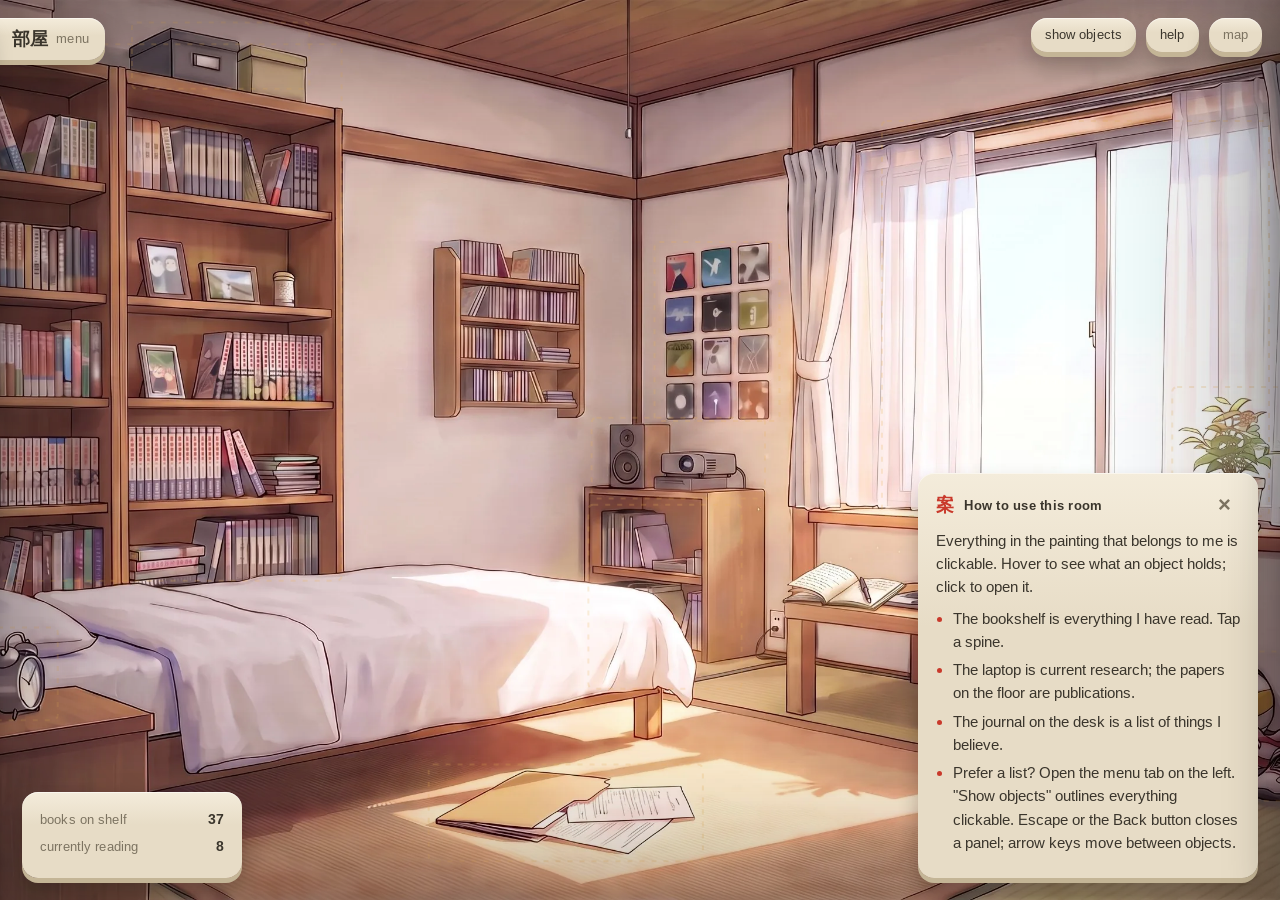
==== commit 852fcaf5: "Remove beliefs section and placeholder disclaimers, trim builds Drop the beliefs room (hotspot, dire" ====
--- a/index.html
+++ b/index.html
@@ -58,7 +58,6 @@
           <rect class="hs" data-spot="writing" x="936" y="626" width="190" height="228" rx="6"/>
           <rect class="hs" data-spot="about"   x="1300" y="150" width="480" height="490" rx="6"/>
           <rect class="hs" data-spot="contact" x="1660" y="480" width="135" height="180" rx="6"/>
-          <rect class="hs" data-spot="beliefs" x="1172" y="688" width="160" height="80"  rx="6"/>
           <rect class="hs" data-spot="research" x="1348" y="638" width="155" height="125" rx="6"/>
           <rect class="hs" data-spot="publications" x="738" y="948" width="340" height="120" rx="6"/>
           <rect class="hs" data-spot="outdoor" x="1658" y="808" width="175" height="185" rx="6"/>
--- a/room.css
+++ b/room.css
@@ -207,7 +207,7 @@
 .reveal .hs { fill: rgba(var(--hs-color), .06); }
 
 .hs-label {
-  position: absolute; transform: translate(-50%, calc(-100% - 8px)); pointer-events: none;
+  position: absolute; pointer-events: none;
   font-family: var(--f-chrome); font-size: 13px; font-weight: 500; letter-spacing: .01em;
   color: var(--chrome-ink);
   background: linear-gradient(180deg, var(--chrome-bg-lit) 0%, var(--chrome-bg) 100%);
@@ -215,6 +215,9 @@
   box-shadow: var(--chrome-shadow);
   padding: 7px 12px; white-space: nowrap; opacity: 0; transition: opacity .15s;
 }
+.hs-label.pos-above { transform: translate(-50%, calc(-100% - 8px)); }
+.hs-label.pos-right-top { transform: translate(8px, 0); }
+.hs-label.pos-bottom { transform: translate(-50%, 8px); }
 .hs-label b { font-family: var(--f-chrome); font-weight: 600; color: var(--seal); margin-right: 8px; font-size: 14px; letter-spacing: .02em; }
 .hs-label.show { opacity: 1; }
 
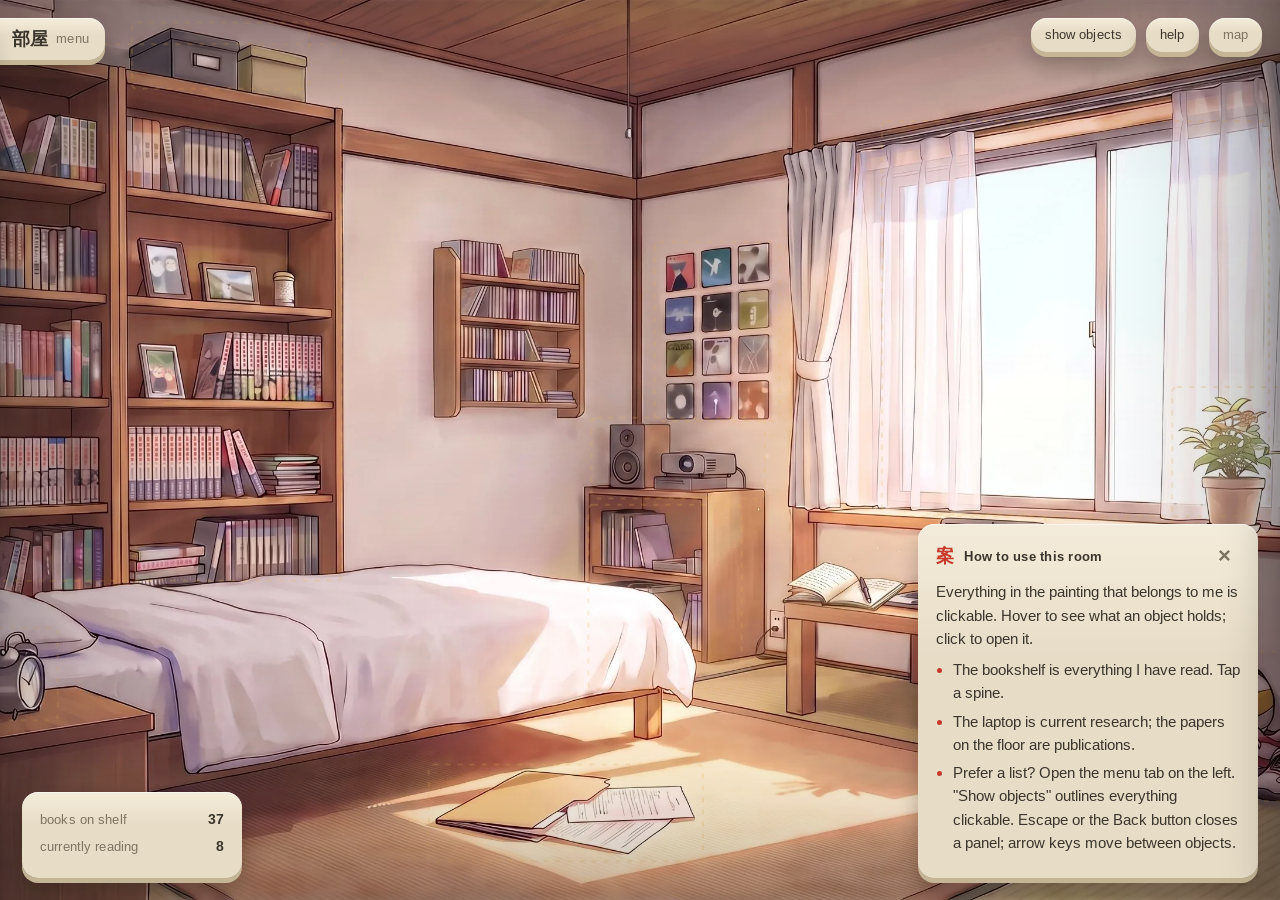
==== commit 5c8a6923: "Add a clean single-page layout for phones On screens 820px and narrower, hide the painted room and s" ====
--- a/index.html
+++ b/index.html
@@ -4,7 +4,7 @@
 <meta charset="utf-8">
 <meta name="viewport" content="width=device-width, initial-scale=1">
 <title>Elvis Han</title>
-<meta name="description" content="Elvis Han. Health data science, machine learning, a bookshelf, and a running list of things I believe.">
+<meta name="description" content="Elvis Han. Health data science, machine learning evaluation, research, and a bookshelf.">
 <link rel="preconnect" href="https://fonts.googleapis.com">
 <link rel="preconnect" href="https://fonts.gstatic.com" crossorigin>
 <link rel="stylesheet" href="style.css">
@@ -75,8 +75,7 @@
     <ul>
       <li>The bookshelf is everything I have read. Tap a spine.</li>
       <li>The laptop is current research; the papers on the floor are publications.</li>
-      <li>The journal on the desk is a list of things I believe.</li>
-      <li>Prefer a list? Open the menu tab on the left. "Show objects" outlines everything clickable. Escape or the Back button closes a panel; arrow keys move between objects.</li>
+            <li>Prefer a list? Open the menu tab on the left. "Show objects" outlines everything clickable. Escape or the Back button closes a panel; arrow keys move between objects.</li>
     </ul>
   </aside>
 
@@ -107,8 +106,18 @@
   <div class="scrim" id="scrim"></div>
 </main>
 
-<!-- mobile / no-js fallback: everything, stacked -->
-<section class="stack" id="stack" aria-label="All sections"></section>
+<!-- phone layout: a clean single page, built by room.js from the same content -->
+<div class="m-site" id="m-site">
+  <header class="m-hero">
+    <img class="m-hero-img" src="img/home.jpg" alt="" width="2752" height="1536" loading="lazy" decoding="async">
+    <h1 class="m-name" id="m-name"></h1>
+    <p class="m-tagline" id="m-tagline"></p>
+    <p class="m-loc" id="m-loc"></p>
+    <div class="m-links" id="m-links"></div>
+  </header>
+  <nav class="m-nav" id="m-nav" aria-label="Sections"></nav>
+  <div id="m-sections"></div>
+</div>
 
 <footer class="colophon">
   <span>A room instead of a résumé. The <a href="map.html">floorplan</a> still exists if you prefer a map.</span>
--- a/room.css
+++ b/room.css
@@ -461,6 +461,54 @@
   }
 }
 
+/* ---------- phone layout (built in room.js, shown only at <= 820px) ---------- */
+.m-site { display: none; }
+@media (max-width: 820px) {
+  html:has(.room-page.fill) { overflow: visible; height: auto; }
+  .room-page.fill { overflow: visible; height: auto; }
+  .room-page .room-stage { display: none; }
+  .room-page .m-site { display: block; padding: 16px 16px 8px; color: var(--paper); }
+  .m-hero { padding: 4px 2px 6px; }
+  .m-hero-img {
+    display: block; width: 100%; height: auto; aspect-ratio: 16 / 9; object-fit: cover; object-position: 60% 50%;
+    border-radius: var(--chrome-radius); margin-bottom: 18px;
+    box-shadow: 0 10px 30px rgba(0,0,0,.35);
+  }
+  .m-name { font-family: var(--f-display); font-weight: 500; font-size: 30px; line-height: 1.15; margin: 0 0 6px; color: var(--paper); }
+  .m-tagline { font-family: var(--f-chrome); font-size: 15.5px; line-height: 1.45; margin: 0 0 6px; color: var(--paper); opacity: .9; }
+  .m-loc { font-family: var(--f-chrome); font-size: 13.5px; line-height: 1.45; margin: 0 0 14px; color: var(--chrome-bg); opacity: .65; }
+  .m-links { display: flex; flex-wrap: wrap; gap: 8px; margin-bottom: 4px; }
+  .m-chip {
+    font-family: var(--f-chrome); font-size: 14px; font-weight: 500; text-decoration: none;
+    color: var(--chrome-ink); padding: 8px 14px; border-radius: 999px;
+    background: linear-gradient(180deg, var(--chrome-bg-lit) 0%, var(--chrome-bg) 100%);
+    box-shadow: inset 0 1px 0 rgba(255,255,255,.55), 0 3px 0 #c4b596;
+  }
+  .m-nav {
+    position: sticky; top: 0; z-index: 10;
+    display: flex; gap: 6px; overflow-x: auto; scrollbar-width: none;
+    margin: 14px -16px 0; padding: 10px 16px;
+    background: rgba(26,23,18,.92); backdrop-filter: blur(8px); -webkit-backdrop-filter: blur(8px);
+    border-bottom: 1px solid rgba(231,220,198,.12);
+  }
+  .m-nav::-webkit-scrollbar { display: none; }
+  .m-nav a {
+    flex: none; font-family: var(--f-chrome); font-size: 14px; text-decoration: none;
+    color: var(--chrome-bg); opacity: .75; padding: 6px 12px; border-radius: 999px;
+  }
+  .m-nav a.active { opacity: 1; color: var(--chrome-ink); background: var(--chrome-bg); }
+  .m-card {
+    background: var(--paper); color: var(--ink);
+    border-radius: var(--chrome-radius); margin: 16px 0; padding: 20px 18px 6px;
+    box-shadow: 0 6px 20px rgba(0,0,0,.28);
+    scroll-margin-top: 64px;
+  }
+  .m-title { font-family: var(--f-display); font-weight: 500; font-size: 22px; margin: 0 0 12px; color: var(--ink); display: flex; align-items: baseline; gap: 10px; }
+  .m-kanji { font-size: 17px; color: var(--seal, #b5452f); }
+  .m-card .panel-body { padding: 0; background: none; overflow: visible; font-size: 16px; }
+  .room-page .colophon { padding: 18px 16px 28px; }
+}
+
 @media (prefers-reduced-motion: reduce) {
   .scene-inner, .spine { transition: none; }
 }
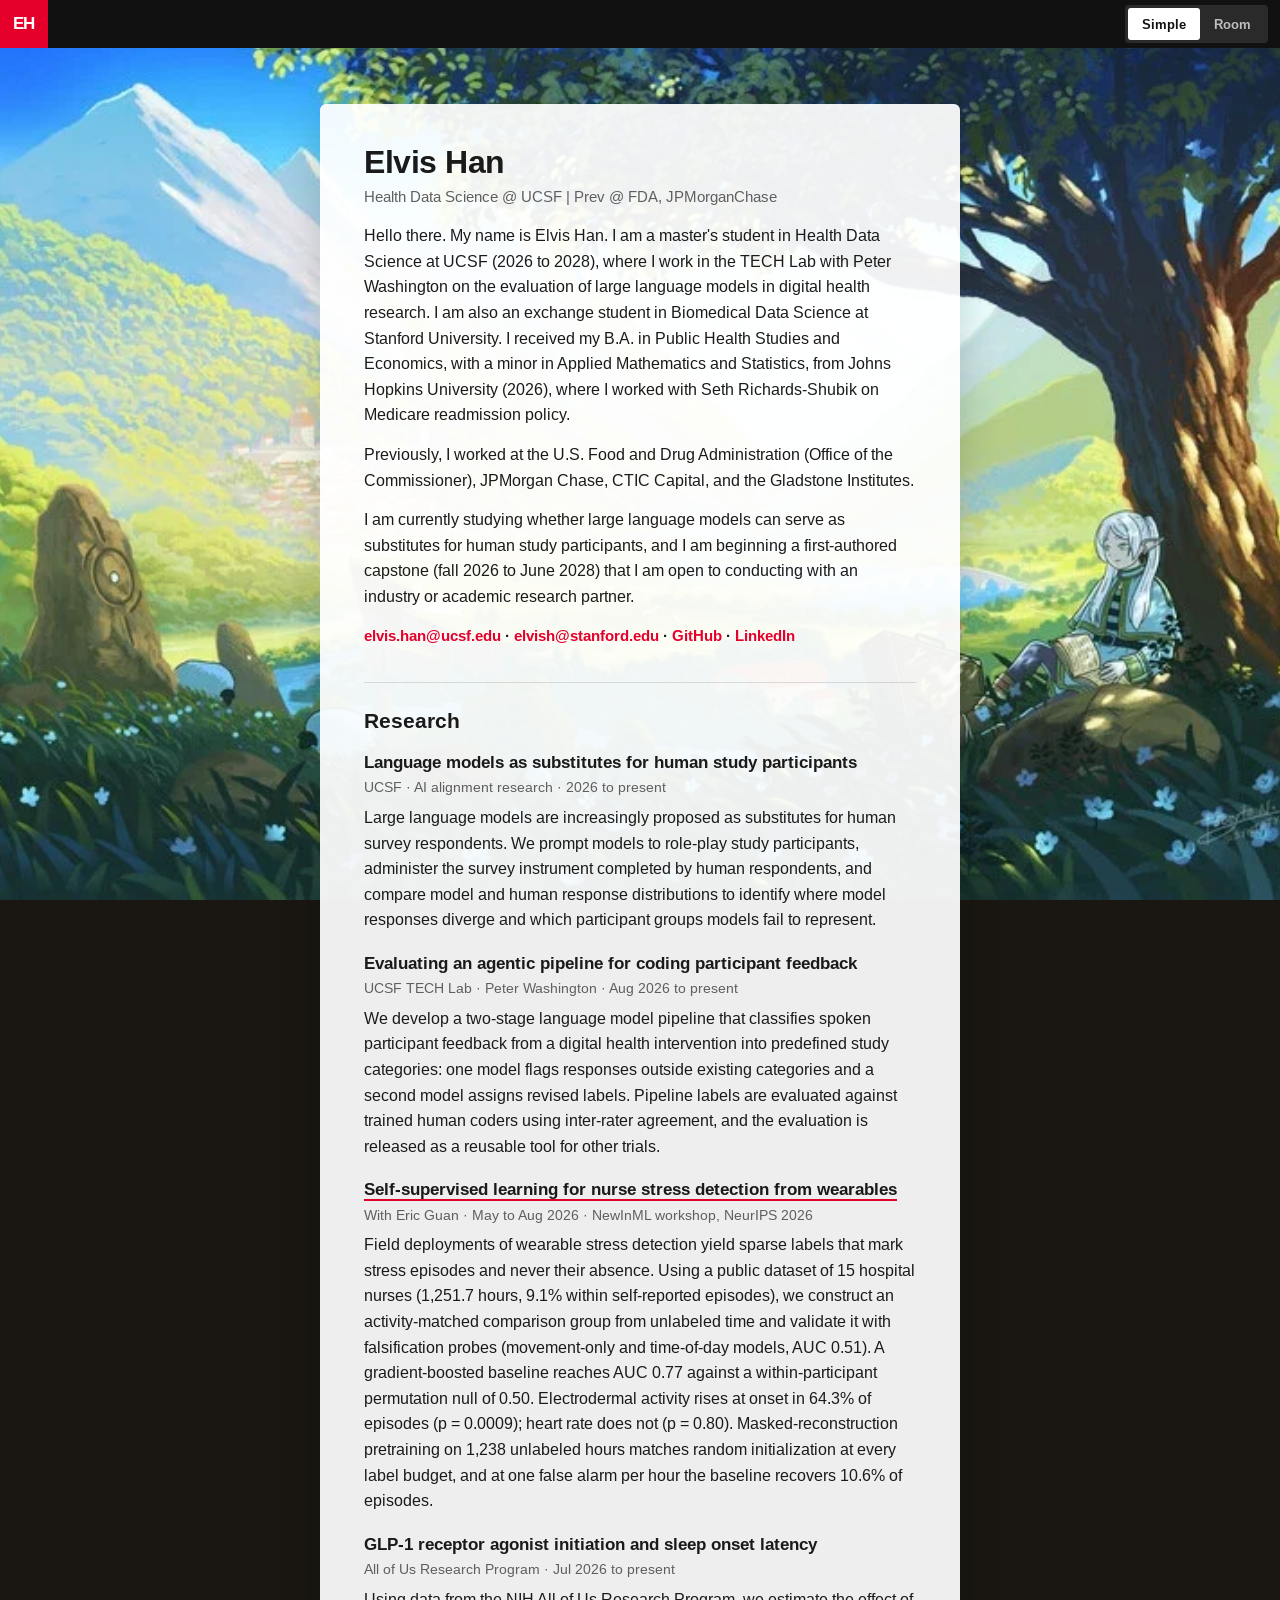
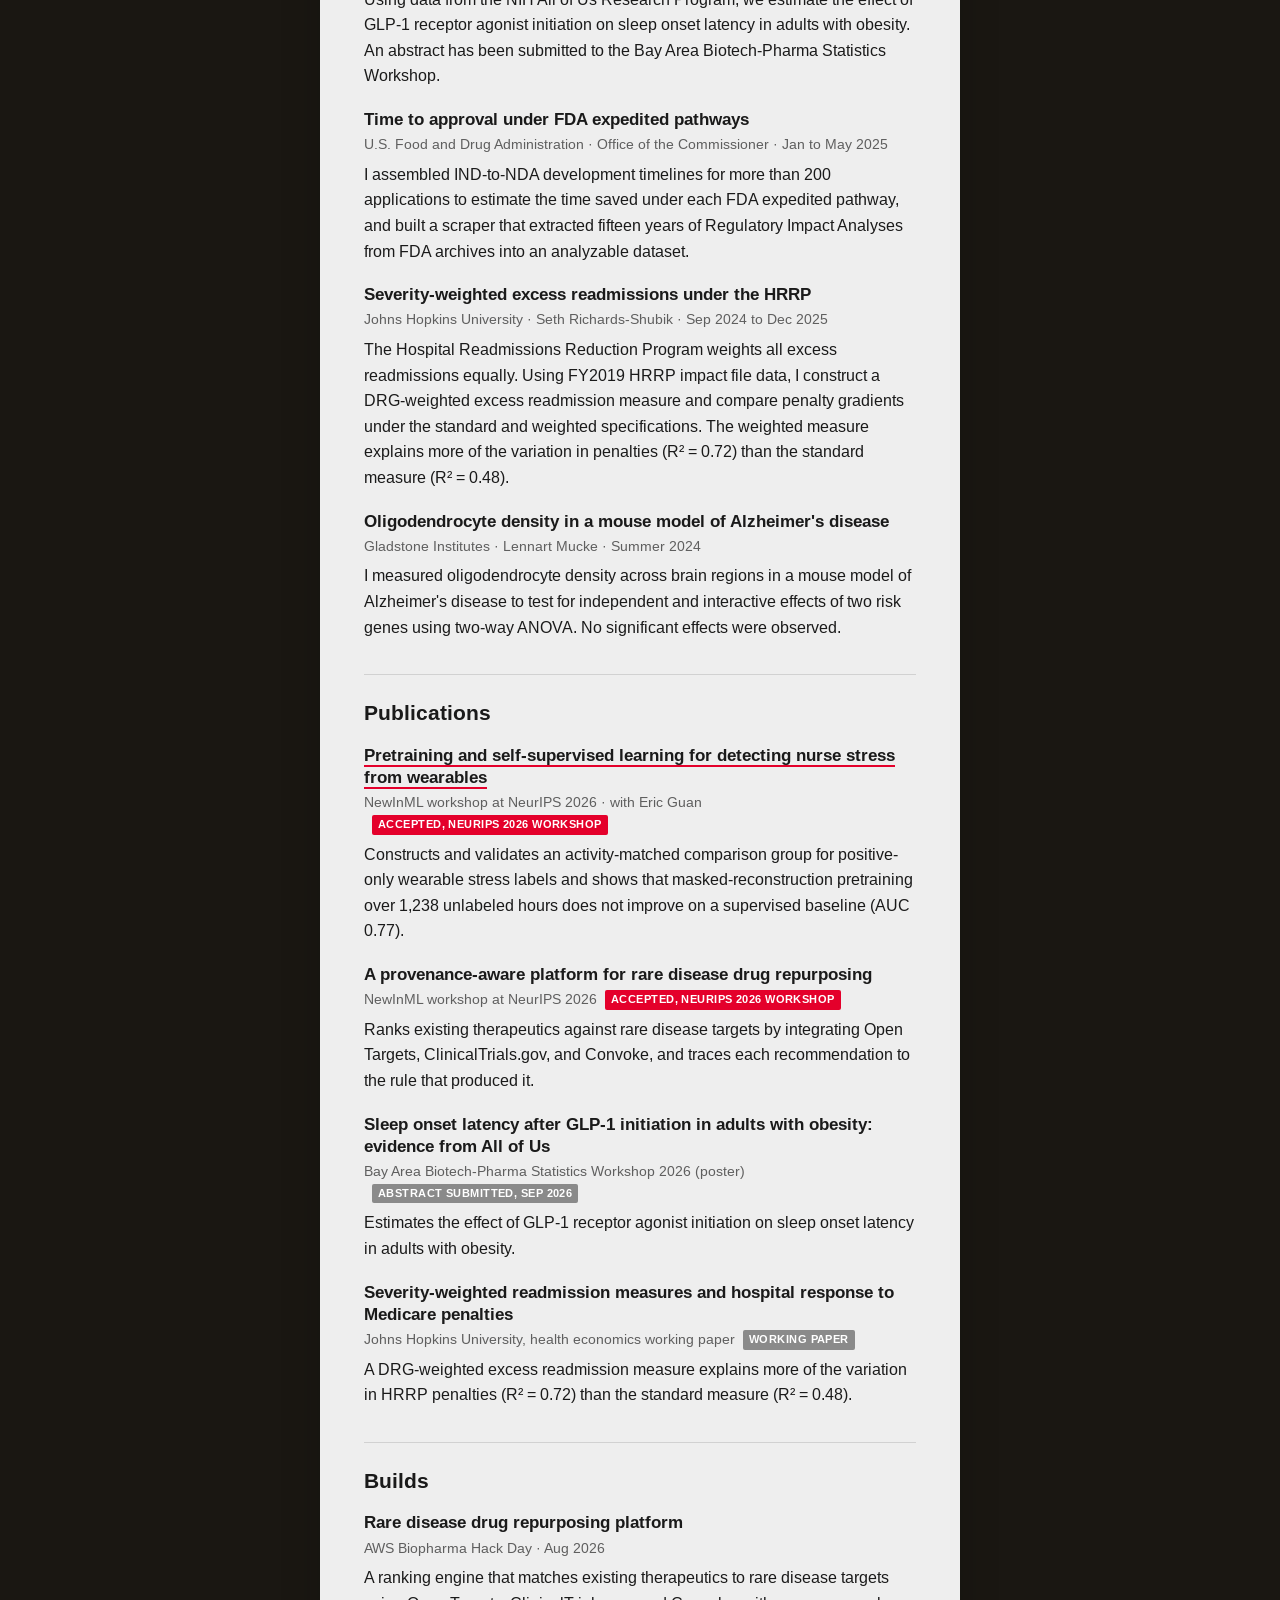
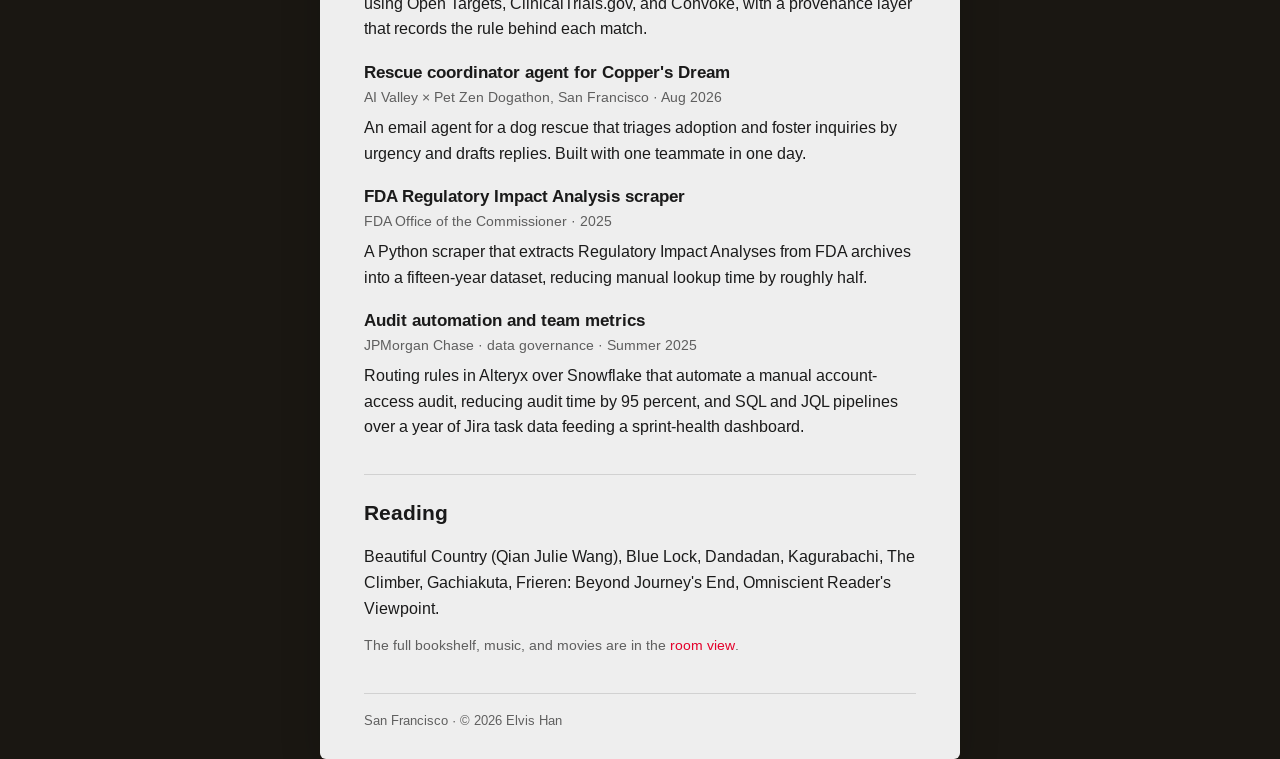
==== commit 37d0cffb: "Add a simple text homepage with a Simple | Room switch Desktop now opens on a single text column ove" ====
--- a/index.html
+++ b/index.html
@@ -9,6 +9,15 @@
 <link rel="preconnect" href="https://fonts.gstatic.com" crossorigin>
 <link rel="stylesheet" href="style.css">
 <link rel="stylesheet" href="room.css">
+<script>
+  /* pick the view before paint: phones and first-time visitors get the simple page */
+  (function () {
+    var v = null, q = location.search.match(/[?&]view=(simple|room)/);
+    try { v = localStorage.getItem("view"); } catch (e) {}
+    if (q) v = q[1];
+    if (v !== "room" || matchMedia("(max-width: 820px)").matches) document.documentElement.classList.add("simple");
+  })();
+</script>
 </head>
 <body class="room-page fill">
 
@@ -19,6 +28,7 @@
     <button class="room-tool" id="reveal-toggle" type="button" aria-pressed="false">show objects</button>
     <button class="room-tool" id="help-toggle" type="button">help</button>
     <a class="room-tool ghost" href="map.html" title="Site map (floorplan)">map</a>
+    <button class="room-tool" type="button" data-view="simple">simple view</button>
   </div>
 
   <!-- directory tab + drawer -->
@@ -106,17 +116,25 @@
   <div class="scrim" id="scrim"></div>
 </main>
 
-<!-- phone layout: a clean single page, built by room.js from the same content -->
+<!-- simple page: the default view on desktop and the only view on phones.
+     One plain column, built by room.js from content.js. -->
 <div class="m-site" id="m-site">
-  <header class="m-hero">
-    <img class="m-hero-img" src="img/home.jpg" alt="" width="2752" height="1536" loading="lazy" decoding="async">
-    <h1 class="m-name" id="m-name"></h1>
-    <p class="m-tagline" id="m-tagline"></p>
-    <p class="m-loc" id="m-loc"></p>
-    <div class="m-links" id="m-links"></div>
+  <div class="s-bg" aria-hidden="true"></div>
+  <header class="s-top">
+    <a class="s-logo" href="#top" id="s-logo" aria-label="Top"></a>
+    <div class="s-switch" role="group" aria-label="View">
+      <button type="button" data-view="simple" aria-pressed="true">Simple</button>
+      <button type="button" data-view="room" aria-pressed="false">Room</button>
+    </div>
   </header>
-  <nav class="m-nav" id="m-nav" aria-label="Sections"></nav>
-  <div id="m-sections"></div>
+  <main class="s-page" id="top">
+    <h1 class="s-name" id="s-name"></h1>
+    <p class="s-tagline" id="s-tagline"></p>
+    <div id="s-about"></div>
+    <p class="s-links" id="s-links"></p>
+    <div id="s-sections"></div>
+    <footer class="s-foot" id="s-foot"></footer>
+  </main>
 </div>
 
 <footer class="colophon">
--- a/room.css
+++ b/room.css
@@ -461,54 +461,82 @@
   }
 }
 
-/* ---------- phone layout (built in room.js, shown only at <= 820px) ---------- */
+/* ---------- simple page (html.simple): default on desktop, only view on phones ----------
+   One plain text column (modeled on vivekpanyam.com) over the valley painting,
+   VIZ-style type: bold sans headings, grey meta, red accents. */
 .m-site { display: none; }
+html.simple, html.simple body.room-page.fill { overflow: visible; height: auto; }
+html.simple .room-page .room-stage, html.simple .room-page .colophon { display: none; }
+html.simple .room-page .m-site {
+  --s-red: #e4002b; --s-ink: #1a1a1a; --s-grey: #5f5f5f; --s-line: rgba(0,0,0,.12);
+  display: block; min-height: 100vh; position: relative; color: var(--s-ink);
+  font-family: var(--f-chrome); -webkit-font-smoothing: antialiased;
+}
+.s-bg {
+  position: fixed; inset: 0; z-index: 0;
+  background: #7fa0b8 url("img/valley.jpg") center 30% / cover no-repeat;
+  background-image: image-set(url("img/valley.webp") type("image/webp"), url("img/valley.jpg") type("image/jpeg"));
+}
+.s-top {
+  position: sticky; top: 0; z-index: 3; display: flex; align-items: center; justify-content: space-between;
+  height: 48px; padding-right: 12px; background: #111;
+}
+.s-logo {
+  display: grid; place-items: center; width: 48px; height: 48px; background: var(--s-red);
+  color: #fff; font-weight: 700; font-size: 17px; letter-spacing: -.02em; text-decoration: none;
+}
+.s-switch { display: flex; background: #2a2a2a; border-radius: 4px; padding: 3px; }
+.s-switch button {
+  font: inherit; font-size: 13px; font-weight: 700; color: #bdbdbd; background: none; border: 0;
+  padding: 6px 14px; border-radius: 3px; cursor: pointer;
+}
+.s-switch button[aria-pressed="true"] { background: #fff; color: #111; }
+.s-page {
+  position: relative; z-index: 1; max-width: 640px; margin: 56px auto 72px; padding: 40px 44px 28px;
+  background: rgba(255,255,255,.93); border-radius: 6px; box-shadow: 0 10px 40px rgba(0,0,0,.18);
+  font-size: 16px; line-height: 1.6;
+}
+.s-name { font-size: 32px; font-weight: 700; letter-spacing: -.015em; line-height: 1.1; margin: 0 0 6px; }
+.s-tagline { color: var(--s-grey); font-size: 15px; margin: 0 0 22px; }
+.s-page p { margin: 0 0 14px; }
+.s-page a { color: var(--s-red); text-decoration: none; }
+.s-page a:hover { text-decoration: underline; }
+.s-links { font-size: 15px; font-weight: 700; margin-top: 6px !important; }
+.s-sec { margin-top: 34px; padding-top: 22px; border-top: 1px solid var(--s-line); }
+.s-sec h2 { font-size: 21px; font-weight: 700; margin: 0 0 14px; }
+.s-item { margin: 0 0 20px; }
+.s-item h3 { font-size: 16.5px; font-weight: 700; line-height: 1.35; margin: 0 0 3px; }
+.s-item h3 a { color: var(--s-ink); border-bottom: 2px solid var(--s-red); }
+.s-item h3 a:hover { text-decoration: none; color: var(--s-red); }
+.s-meta { font-size: 13.5px; color: var(--s-grey); margin: 0 0 6px !important; }
+.s-item p:last-child { margin-bottom: 0; }
+.s-status { display: inline-block; margin-left: 8px; padding: 1px 6px; border-radius: 2px; font-size: 11px; font-weight: 700; text-transform: uppercase; letter-spacing: .04em; color: #fff; background: #8a8a8a; vertical-align: 1px; }
+.s-status.ok { background: var(--s-red); }
+.s-inline { font: inherit; color: var(--s-red); background: none; border: 0; padding: 0; cursor: pointer; }
+.s-foot { margin-top: 36px; padding-top: 16px; border-top: 1px solid var(--s-line); font-size: 13px; color: var(--s-grey); }
+
 @media (max-width: 820px) {
-  html:has(.room-page.fill) { overflow: visible; height: auto; }
-  .room-page.fill { overflow: visible; height: auto; }
-  .room-page .room-stage { display: none; }
-  .room-page .m-site { display: block; padding: 16px 16px 8px; color: var(--paper); }
-  .m-hero { padding: 4px 2px 6px; }
-  .m-hero-img {
-    display: block; width: 100%; height: auto; aspect-ratio: 16 / 9; object-fit: cover; object-position: 60% 50%;
-    border-radius: var(--chrome-radius); margin-bottom: 18px;
-    box-shadow: 0 10px 30px rgba(0,0,0,.35);
-  }
-  .m-name { font-family: var(--f-display); font-weight: 500; font-size: 30px; line-height: 1.15; margin: 0 0 6px; color: var(--paper); }
-  .m-tagline { font-family: var(--f-chrome); font-size: 15.5px; line-height: 1.45; margin: 0 0 6px; color: var(--paper); opacity: .9; }
-  .m-loc { font-family: var(--f-chrome); font-size: 13.5px; line-height: 1.45; margin: 0 0 14px; color: var(--chrome-bg); opacity: .65; }
-  .m-links { display: flex; flex-wrap: wrap; gap: 8px; margin-bottom: 4px; }
-  .m-chip {
-    font-family: var(--f-chrome); font-size: 14px; font-weight: 500; text-decoration: none;
-    color: var(--chrome-ink); padding: 8px 14px; border-radius: 999px;
-    background: linear-gradient(180deg, var(--chrome-bg-lit) 0%, var(--chrome-bg) 100%);
-    box-shadow: inset 0 1px 0 rgba(255,255,255,.55), 0 3px 0 #c4b596;
-  }
-  .m-nav {
-    position: sticky; top: 0; z-index: 10;
-    display: flex; gap: 6px; overflow-x: auto; scrollbar-width: none;
-    margin: 14px -16px 0; padding: 10px 16px;
-    background: rgba(26,23,18,.92); backdrop-filter: blur(8px); -webkit-backdrop-filter: blur(8px);
-    border-bottom: 1px solid rgba(231,220,198,.12);
-  }
-  .m-nav::-webkit-scrollbar { display: none; }
-  .m-nav a {
-    flex: none; font-family: var(--f-chrome); font-size: 14px; text-decoration: none;
-    color: var(--chrome-bg); opacity: .75; padding: 6px 12px; border-radius: 999px;
-  }
-  .m-nav a.active { opacity: 1; color: var(--chrome-ink); background: var(--chrome-bg); }
-  .m-card {
-    background: var(--paper); color: var(--ink);
-    border-radius: var(--chrome-radius); margin: 16px 0; padding: 20px 18px 6px;
-    box-shadow: 0 6px 20px rgba(0,0,0,.28);
-    scroll-margin-top: 64px;
-  }
-  .m-title { font-family: var(--f-display); font-weight: 500; font-size: 22px; margin: 0 0 12px; color: var(--ink); display: flex; align-items: baseline; gap: 10px; }
-  .m-kanji { font-size: 17px; color: var(--seal, #b5452f); }
-  .m-card .panel-body { padding: 0; background: none; overflow: visible; font-size: 16px; }
-  .room-page .colophon { padding: 18px 16px 28px; }
-}
+  html, body.room-page.fill { overflow: visible; height: auto; }
+  .room-page .room-stage, .room-page .colophon { display: none; }
+  .room-page .m-site { display: block; }
+  .s-switch, .s-roomnote { display: none; }
+  .s-page { margin: 22px 12px 32px; padding: 26px 20px 20px; }
+  .s-name { font-size: 28px; }
+}
+
+/* ---------- room panels: same type as the simple page, no subtitles ---------- */
+.room-page .panel-sub { display: none; }
+.room-page .panel-title { font-family: var(--f-chrome); font-weight: 700; letter-spacing: -.01em; }
+.room-page .panel-body .entry h4, .room-page .panel-body .pub h4 { font-family: var(--f-chrome); font-weight: 700; font-size: 17px; }
+.room-page .panel-body .entry .meta, .room-page .panel-body .pub .venue { font-family: var(--f-chrome); font-size: 13px; letter-spacing: 0; }
+.room-page .panel-body h3 { font-family: var(--f-chrome); font-style: normal; font-weight: 700; font-size: 17px; letter-spacing: 0; text-transform: none; color: var(--ink); }
+.room-page .panel-body .pub-legend { display: none; }
+.room-page .panel-body .pub-status { box-shadow: none; border: 0; border-radius: 2px; font-size: 11px; font-weight: 700; text-transform: uppercase; letter-spacing: .04em; padding: 2px 6px; color: #fff; background: #8a8a8a; }
+.room-page .panel-body .pub-status.accepted { background: #e4002b; }
 
 @media (prefers-reduced-motion: reduce) {
   .scene-inner, .spine { transition: none; }
 }
+
+/* the floating room buttons sit over the panel header; hide them while a panel is open */
+.room-page.panel-open .room-tools { opacity: 0; pointer-events: none; }
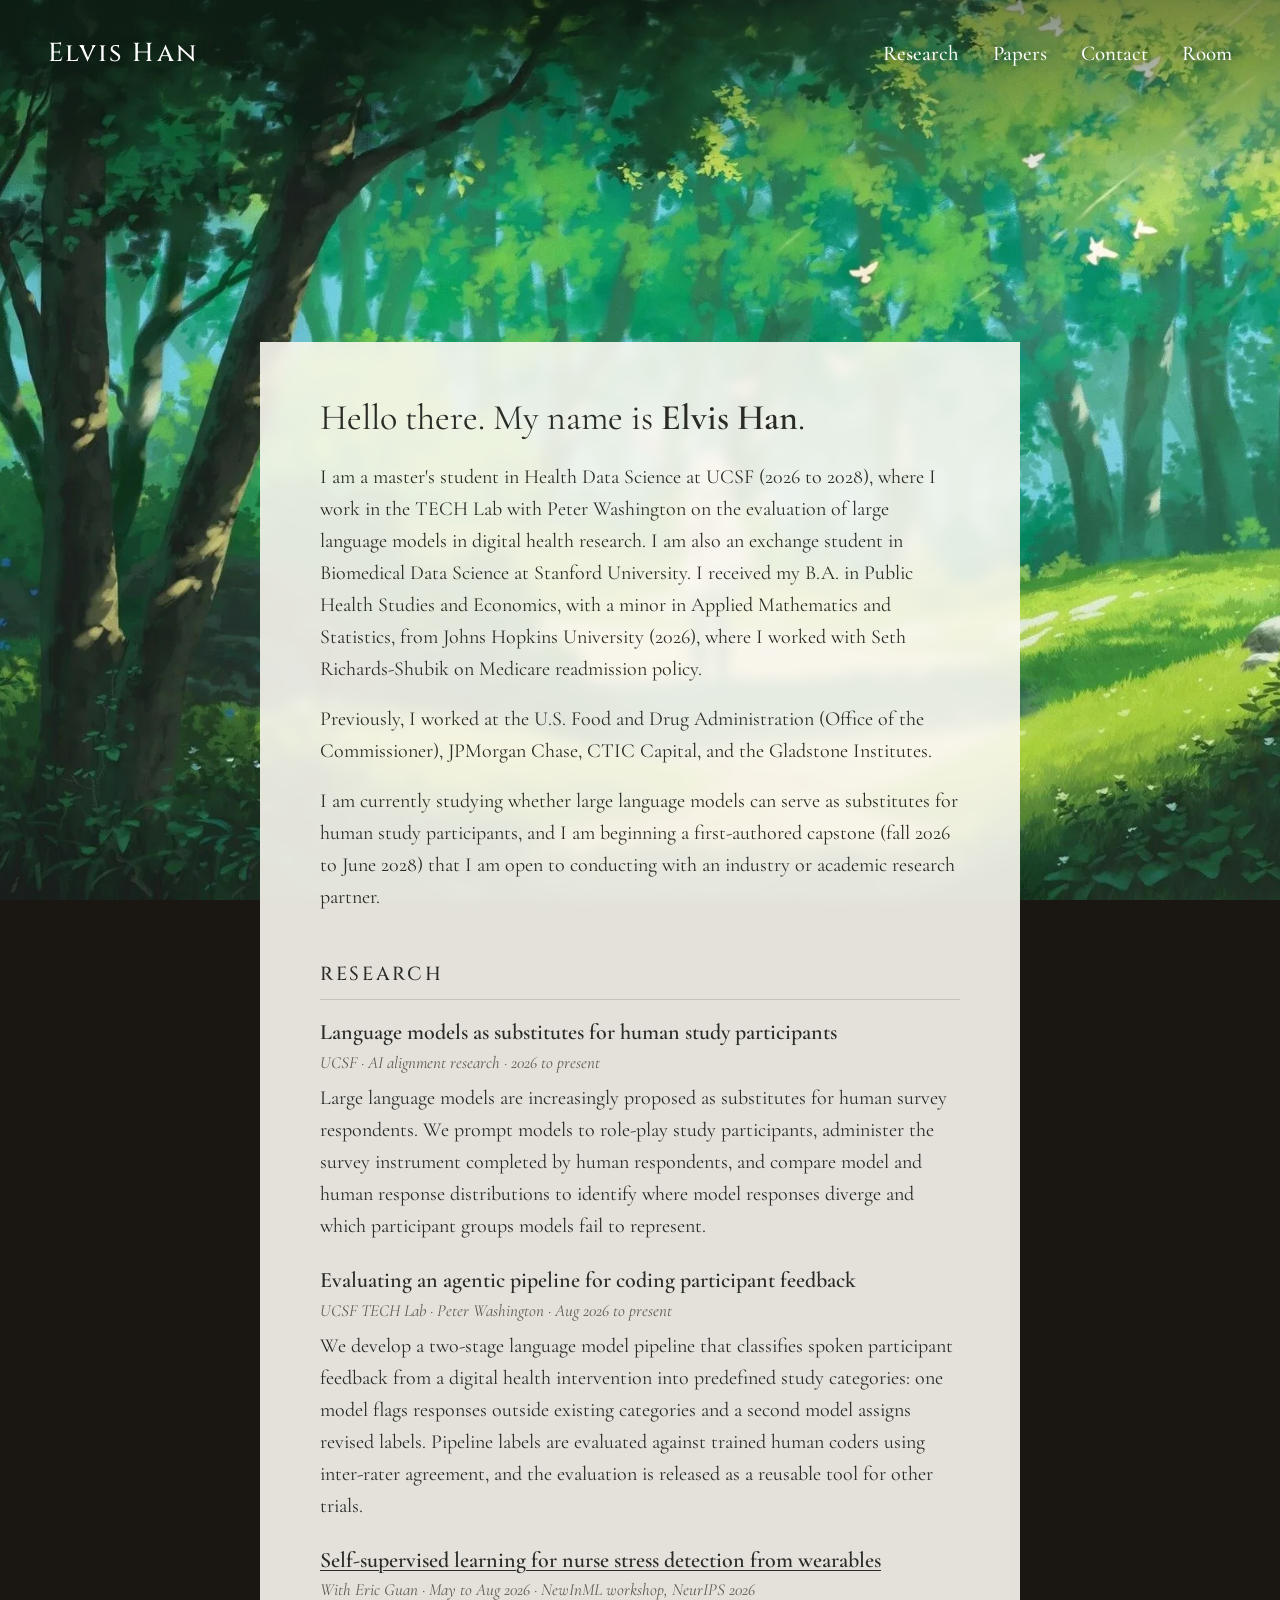
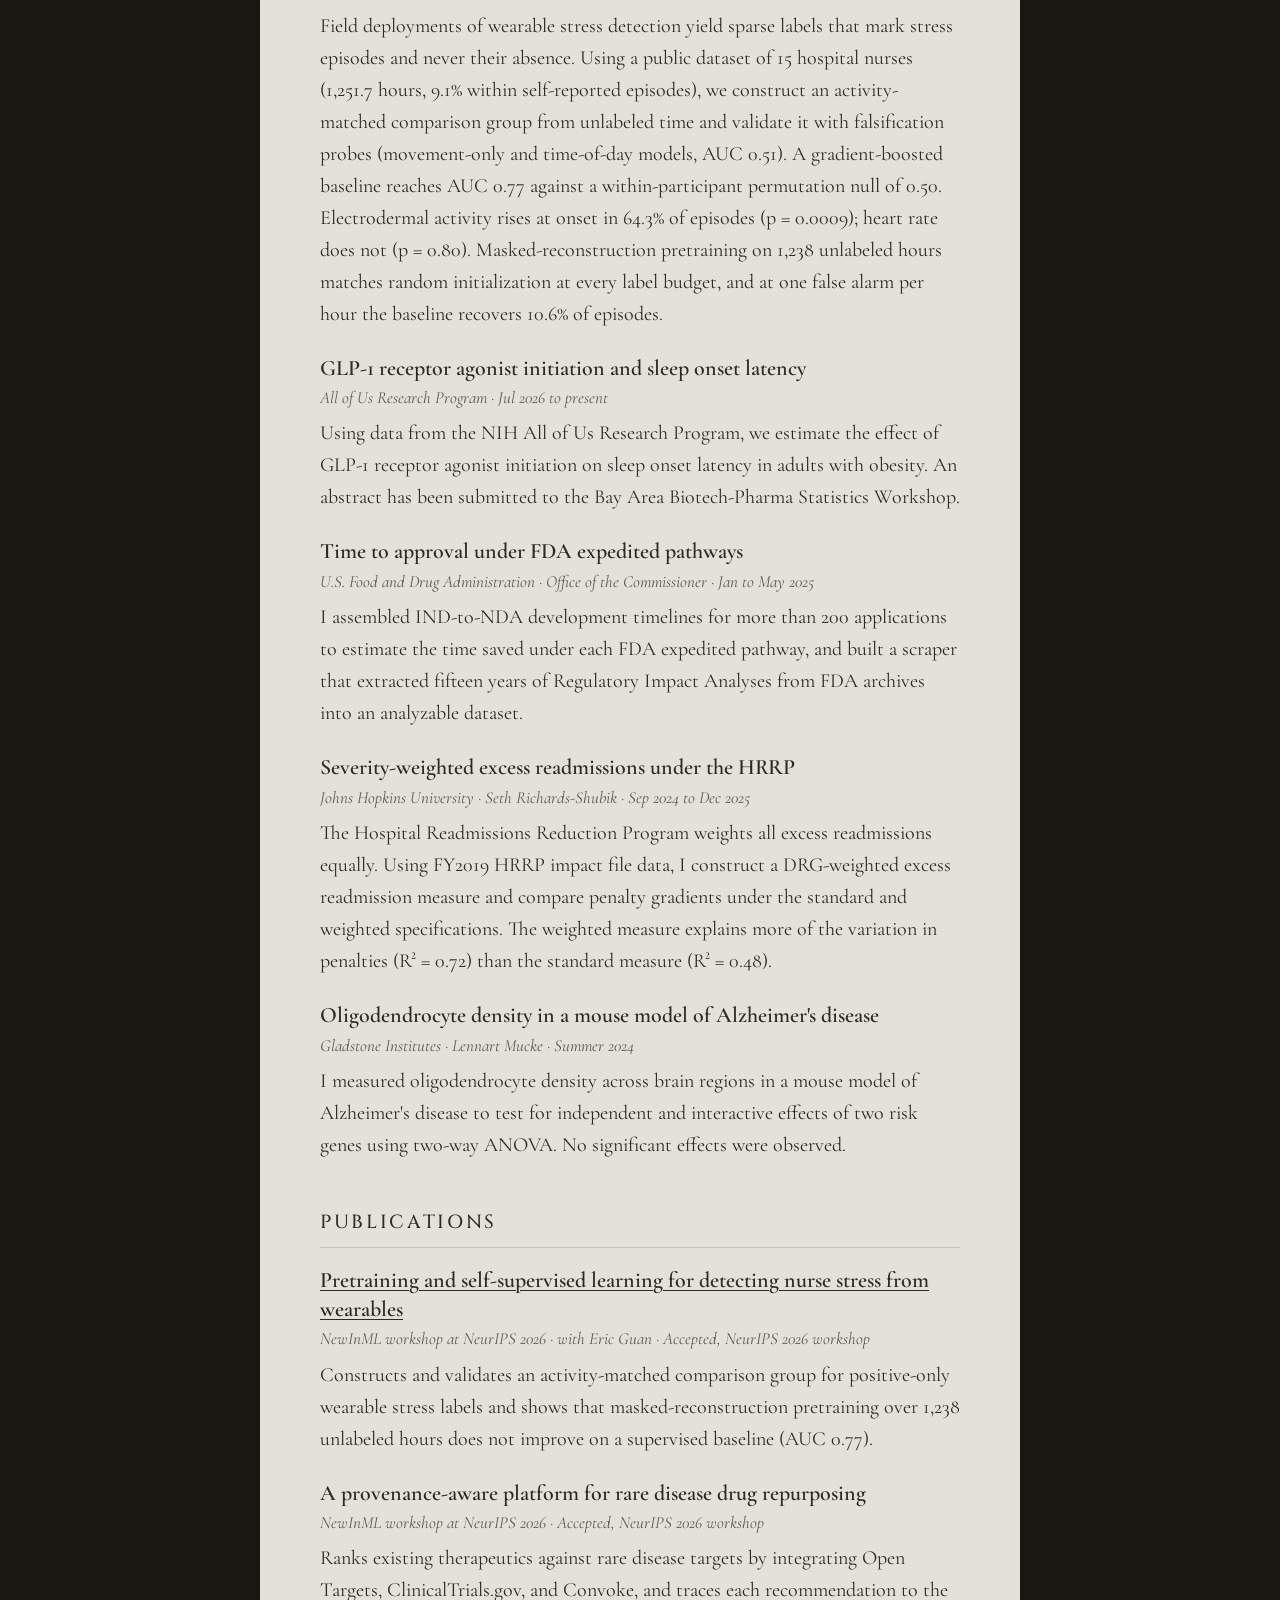
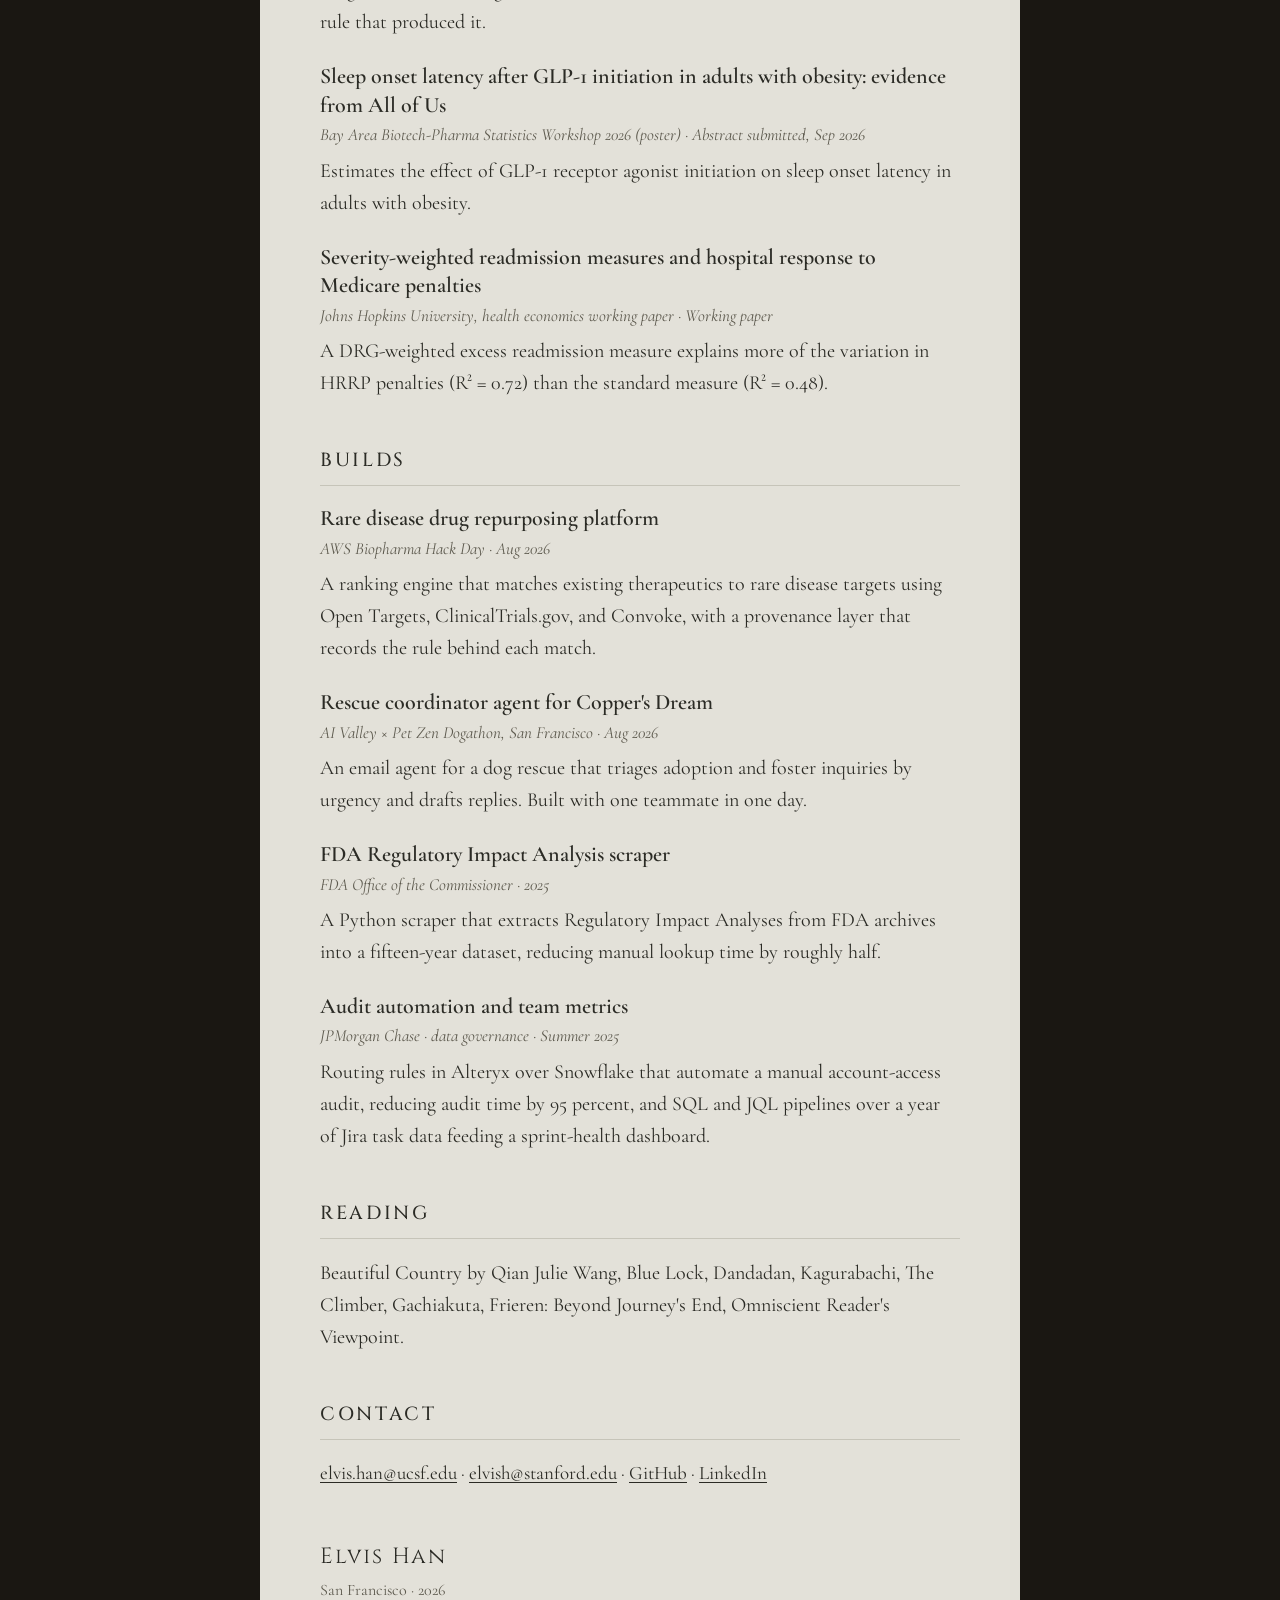
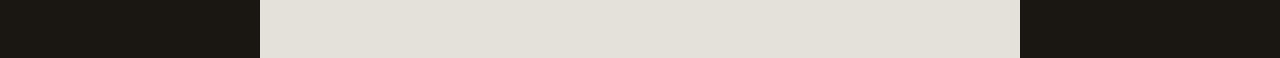
==== commit 646bf5f3: "Restyle the simple page after vivekpanyam.com, restore the room Simple page: name top-left and a few" ====
--- a/index.html
+++ b/index.html
@@ -117,23 +117,28 @@
 </main>
 
 <!-- simple page: the default view on desktop and the only view on phones.
-     One plain column, built by room.js from content.js. -->
+     Laid out like vivekpanyam.com (name top-left, a few links top-right, a short
+     greeting in large light type), over a forest painting, in Frieren-style serif type.
+     Built by room.js from content.js. -->
 <div class="m-site" id="m-site">
   <div class="s-bg" aria-hidden="true"></div>
   <header class="s-top">
-    <a class="s-logo" href="#top" id="s-logo" aria-label="Top"></a>
-    <div class="s-switch" role="group" aria-label="View">
-      <button type="button" data-view="simple" aria-pressed="true">Simple</button>
-      <button type="button" data-view="room" aria-pressed="false">Room</button>
-    </div>
+    <a class="s-logo" href="#top" id="s-logo"></a>
+    <nav class="s-nav" aria-label="Sections">
+      <a href="#research">Research</a>
+      <a href="#publications">Papers</a>
+      <a href="#contact">Contact</a>
+      <button type="button" class="s-room" data-view="room">Room</button>
+    </nav>
   </header>
   <main class="s-page" id="top">
-    <h1 class="s-name" id="s-name"></h1>
-    <p class="s-tagline" id="s-tagline"></p>
+    <p class="s-lead" id="s-lead"></p>
     <div id="s-about"></div>
-    <p class="s-links" id="s-links"></p>
     <div id="s-sections"></div>
-    <footer class="s-foot" id="s-foot"></footer>
+    <footer class="s-foot">
+      <p class="s-sign" id="s-sign"></p>
+      <p id="s-foot"></p>
+    </footer>
   </main>
 </div>
 
--- a/room.css
+++ b/room.css
@@ -3,7 +3,7 @@
    Chrome panels (directory, help, status, tools) share the
    --chrome-* variables below. Change those six lines only.
    ========================================================= */
-@import url("https://fonts.googleapis.com/css2?family=Arimo:ital,wght@0,400;0,500;0,600;1,400&display=swap");
+@import url("https://fonts.googleapis.com/css2?family=Arimo:ital,wght@0,400;0,500;0,600;1,400&family=Cinzel:wght@400;500;600&family=Cormorant+Garamond:ital,wght@0,400;0,500;0,600;1,400&display=swap");
 
 .room-page {
   --ground: #1a1712;
@@ -462,77 +462,72 @@
 }
 
 /* ---------- simple page (html.simple): default on desktop, only view on phones ----------
-   One plain text column (modeled on vivekpanyam.com) over the valley painting,
-   VIZ-style type: bold sans headings, grey meta, red accents. */
+   Laid out like vivekpanyam.com over a forest painting. Type follows the Frieren title
+   card: Cinzel for the name and headings, Cormorant Garamond for everything else. */
 .m-site { display: none; }
 html.simple, html.simple body.room-page.fill { overflow: visible; height: auto; }
 html.simple .room-page .room-stage, html.simple .room-page .colophon { display: none; }
 html.simple .room-page .m-site {
-  --s-red: #e4002b; --s-ink: #1a1a1a; --s-grey: #5f5f5f; --s-line: rgba(0,0,0,.12);
+  --s-title: "Cinzel", "Trajan Pro", Georgia, serif;
+  --s-body: "Cormorant Garamond", "EB Garamond", Georgia, serif;
+  --s-ink: #2b2b25; --s-soft: #5d5a4e; --s-line: rgba(60,70,40,.18); --s-accent: #3f5a2c;
   display: block; min-height: 100vh; position: relative; color: var(--s-ink);
-  font-family: var(--f-chrome); -webkit-font-smoothing: antialiased;
+  font-family: var(--s-body); -webkit-font-smoothing: antialiased;
 }
 .s-bg {
   position: fixed; inset: 0; z-index: 0;
-  background: #7fa0b8 url("img/valley.jpg") center 30% / cover no-repeat;
-  background-image: image-set(url("img/valley.webp") type("image/webp"), url("img/valley.jpg") type("image/jpeg"));
-}
+  background: #6d9a5c url("img/forest.jpg") center / cover no-repeat;
+  background-image: image-set(url("img/forest.webp") type("image/webp"), url("img/forest.jpg") type("image/jpeg"));
+}
+/* a soft shade at the top so the name and links stay readable over bright leaves */
+.s-bg::after { content: ""; position: absolute; inset: 0 0 auto; height: 200px; background: linear-gradient(rgba(10,30,15,.5), transparent); }
 .s-top {
-  position: sticky; top: 0; z-index: 3; display: flex; align-items: center; justify-content: space-between;
-  height: 48px; padding-right: 12px; background: #111;
-}
-.s-logo {
-  display: grid; place-items: center; width: 48px; height: 48px; background: var(--s-red);
-  color: #fff; font-weight: 700; font-size: 17px; letter-spacing: -.02em; text-decoration: none;
-}
-.s-switch { display: flex; background: #2a2a2a; border-radius: 4px; padding: 3px; }
-.s-switch button {
-  font: inherit; font-size: 13px; font-weight: 700; color: #bdbdbd; background: none; border: 0;
-  padding: 6px 14px; border-radius: 3px; cursor: pointer;
-}
-.s-switch button[aria-pressed="true"] { background: #fff; color: #111; }
+  position: relative; z-index: 2; display: flex; align-items: center; justify-content: space-between;
+  padding: 34px 48px; color: #fff; text-shadow: 0 1px 12px rgba(0,0,0,.45);
+}
+.s-logo { font-family: var(--s-title); font-size: 26px; font-weight: 500; letter-spacing: .08em; color: #fff; text-decoration: none; }
+.s-nav { display: flex; align-items: center; gap: 34px; }
+.s-nav a, .s-room {
+  font-family: var(--s-body); font-size: 21px; font-weight: 500; color: #fff; text-decoration: none;
+  background: none; border: 0; padding: 0; cursor: pointer; text-shadow: inherit;
+}
+.s-nav a:hover, .s-room:hover { text-decoration: underline; text-underline-offset: 5px; }
 .s-page {
-  position: relative; z-index: 1; max-width: 640px; margin: 56px auto 72px; padding: 40px 44px 28px;
-  background: rgba(255,255,255,.93); border-radius: 6px; box-shadow: 0 10px 40px rgba(0,0,0,.18);
-  font-size: 16px; line-height: 1.6;
-}
-.s-name { font-size: 32px; font-weight: 700; letter-spacing: -.015em; line-height: 1.1; margin: 0 0 6px; }
-.s-tagline { color: var(--s-grey); font-size: 15px; margin: 0 0 22px; }
-.s-page p { margin: 0 0 14px; }
-.s-page a { color: var(--s-red); text-decoration: none; }
-.s-page a:hover { text-decoration: underline; }
-.s-links { font-size: 15px; font-weight: 700; margin-top: 6px !important; }
-.s-sec { margin-top: 34px; padding-top: 22px; border-top: 1px solid var(--s-line); }
-.s-sec h2 { font-size: 21px; font-weight: 700; margin: 0 0 14px; }
-.s-item { margin: 0 0 20px; }
-.s-item h3 { font-size: 16.5px; font-weight: 700; line-height: 1.35; margin: 0 0 3px; }
-.s-item h3 a { color: var(--s-ink); border-bottom: 2px solid var(--s-red); }
-.s-item h3 a:hover { text-decoration: none; color: var(--s-red); }
-.s-meta { font-size: 13.5px; color: var(--s-grey); margin: 0 0 6px !important; }
+  position: relative; z-index: 1; max-width: 760px; margin: 26vh auto 90px; padding: 52px 60px 36px;
+  background: rgba(250,248,240,.9); backdrop-filter: blur(6px); -webkit-backdrop-filter: blur(6px);
+  font-size: 20px; line-height: 1.6;
+}
+.s-lead { font-size: 36px; line-height: 1.35; font-weight: 400; margin: 0 0 24px; color: var(--s-ink); }
+.s-lead strong { font-weight: 600; }
+.s-page p { margin: 0 0 18px; }
+.s-page a { color: var(--s-ink); text-decoration: underline; text-decoration-thickness: 1px; text-underline-offset: 3px; }
+.s-page a:hover { color: var(--s-accent); }
+.s-sec { margin-top: 46px; }
+.s-sec h2 {
+  font-family: var(--s-title); font-size: 19px; font-weight: 500; letter-spacing: .14em; text-transform: uppercase;
+  margin: 0 0 18px; padding-bottom: 10px; border-bottom: 1px solid var(--s-line); color: var(--s-ink);
+}
+.s-item { margin: 0 0 24px; }
+.s-item h3 { font-family: var(--s-body); font-size: 22px; font-weight: 600; line-height: 1.3; margin: 0 0 2px; }
+.s-meta { font-size: 17px; font-style: italic; color: var(--s-soft); margin: 0 0 6px !important; }
 .s-item p:last-child { margin-bottom: 0; }
-.s-status { display: inline-block; margin-left: 8px; padding: 1px 6px; border-radius: 2px; font-size: 11px; font-weight: 700; text-transform: uppercase; letter-spacing: .04em; color: #fff; background: #8a8a8a; vertical-align: 1px; }
-.s-status.ok { background: var(--s-red); }
-.s-inline { font: inherit; color: var(--s-red); background: none; border: 0; padding: 0; cursor: pointer; }
-.s-foot { margin-top: 36px; padding-top: 16px; border-top: 1px solid var(--s-line); font-size: 13px; color: var(--s-grey); }
+.s-links { font-size: 19px; }
+.s-foot { margin-top: 50px; color: var(--s-soft); font-size: 16px; }
+.s-sign { font-family: var(--s-title); font-size: 22px; letter-spacing: .08em; color: var(--s-ink); margin: 0 0 4px !important; }
 
 @media (max-width: 820px) {
   html, body.room-page.fill { overflow: visible; height: auto; }
   .room-page .room-stage, .room-page .colophon { display: none; }
   .room-page .m-site { display: block; }
-  .s-switch, .s-roomnote { display: none; }
-  .s-page { margin: 22px 12px 32px; padding: 26px 20px 20px; }
-  .s-name { font-size: 28px; }
-}
-
-/* ---------- room panels: same type as the simple page, no subtitles ---------- */
-.room-page .panel-sub { display: none; }
-.room-page .panel-title { font-family: var(--f-chrome); font-weight: 700; letter-spacing: -.01em; }
-.room-page .panel-body .entry h4, .room-page .panel-body .pub h4 { font-family: var(--f-chrome); font-weight: 700; font-size: 17px; }
-.room-page .panel-body .entry .meta, .room-page .panel-body .pub .venue { font-family: var(--f-chrome); font-size: 13px; letter-spacing: 0; }
-.room-page .panel-body h3 { font-family: var(--f-chrome); font-style: normal; font-weight: 700; font-size: 17px; letter-spacing: 0; text-transform: none; color: var(--ink); }
-.room-page .panel-body .pub-legend { display: none; }
-.room-page .panel-body .pub-status { box-shadow: none; border: 0; border-radius: 2px; font-size: 11px; font-weight: 700; text-transform: uppercase; letter-spacing: .04em; padding: 2px 6px; color: #fff; background: #8a8a8a; }
-.room-page .panel-body .pub-status.accepted { background: #e4002b; }
+  .s-room { display: none; }
+  .s-top { padding: 20px 20px; flex-wrap: wrap; gap: 8px 20px; }
+  .s-logo { font-size: 21px; }
+  .s-nav { gap: 18px; }
+  .s-nav a { font-size: 18px; }
+  .s-page { margin: 16vh 12px 40px; padding: 32px 22px 24px; font-size: 18.5px; }
+  .s-lead { font-size: 25px; }
+  .s-item h3 { font-size: 20px; }
+}
 
 @media (prefers-reduced-motion: reduce) {
   .scene-inner, .spine { transition: none; }
